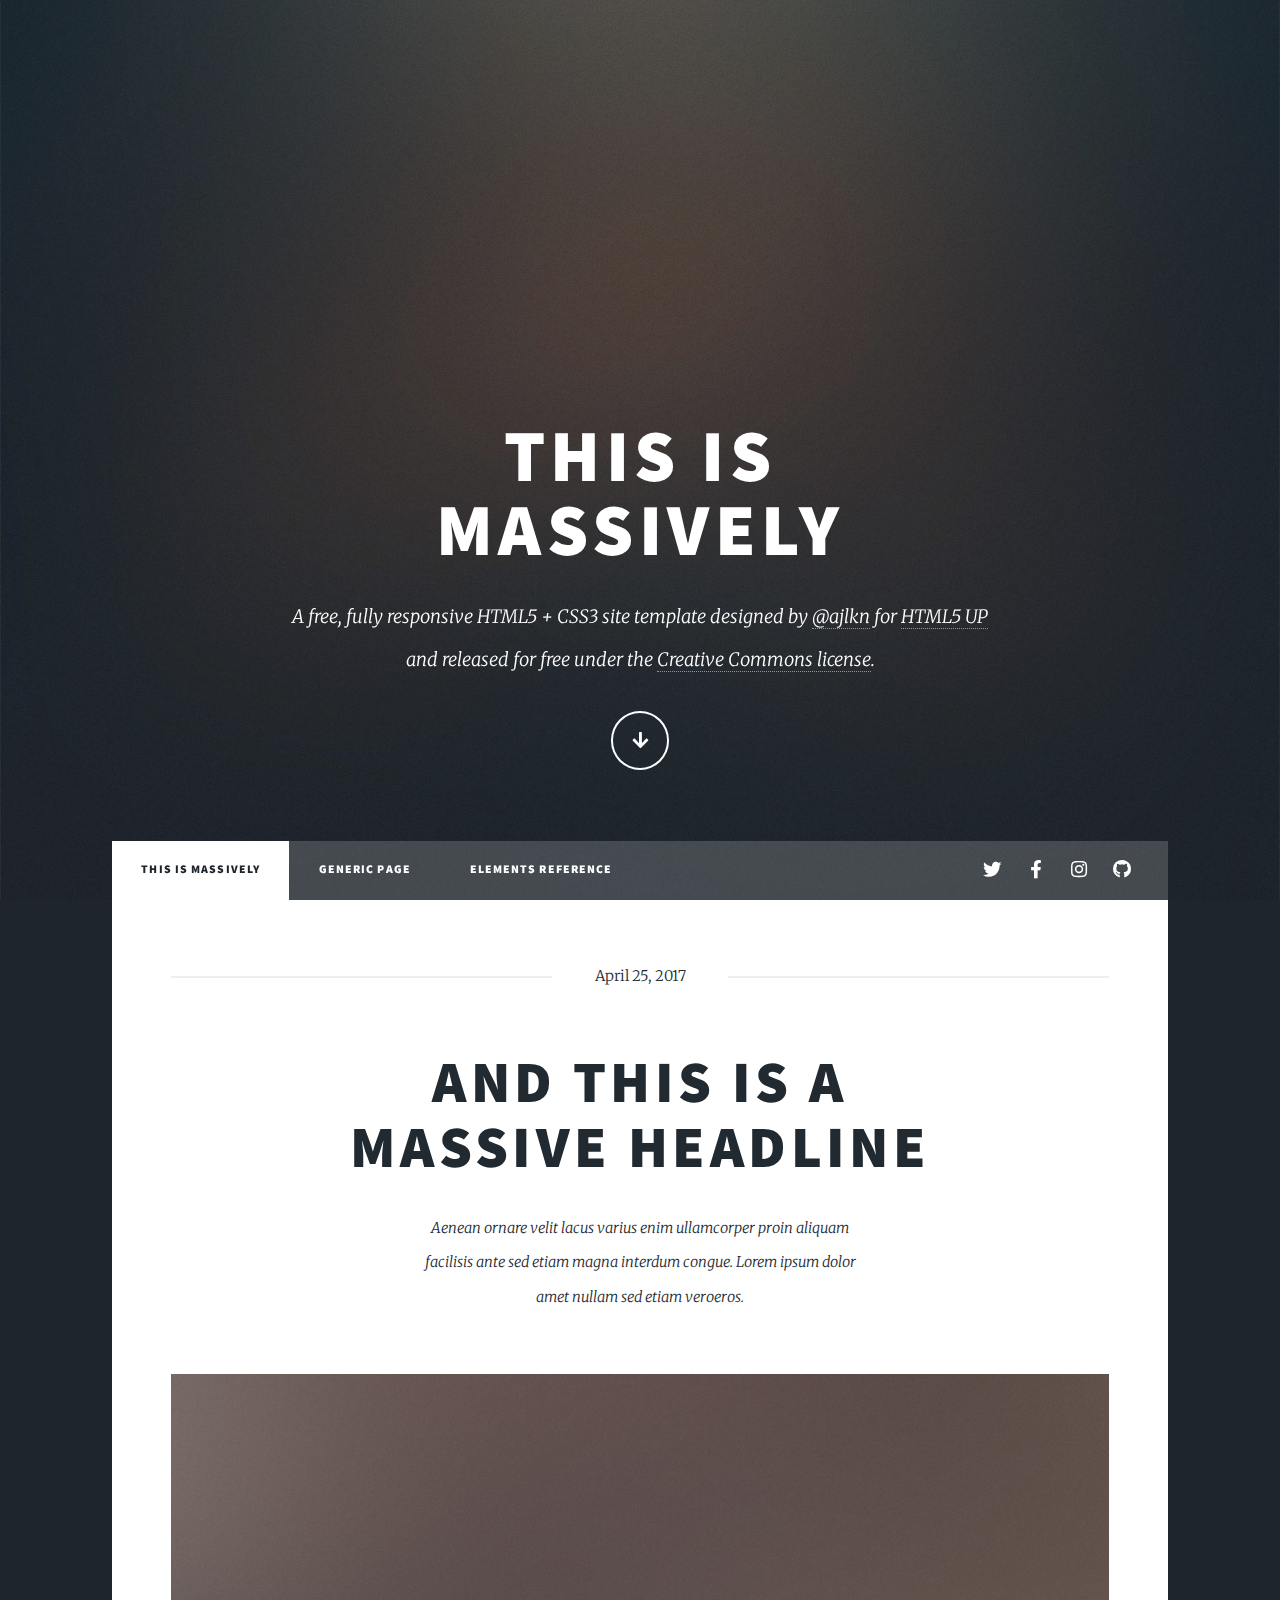
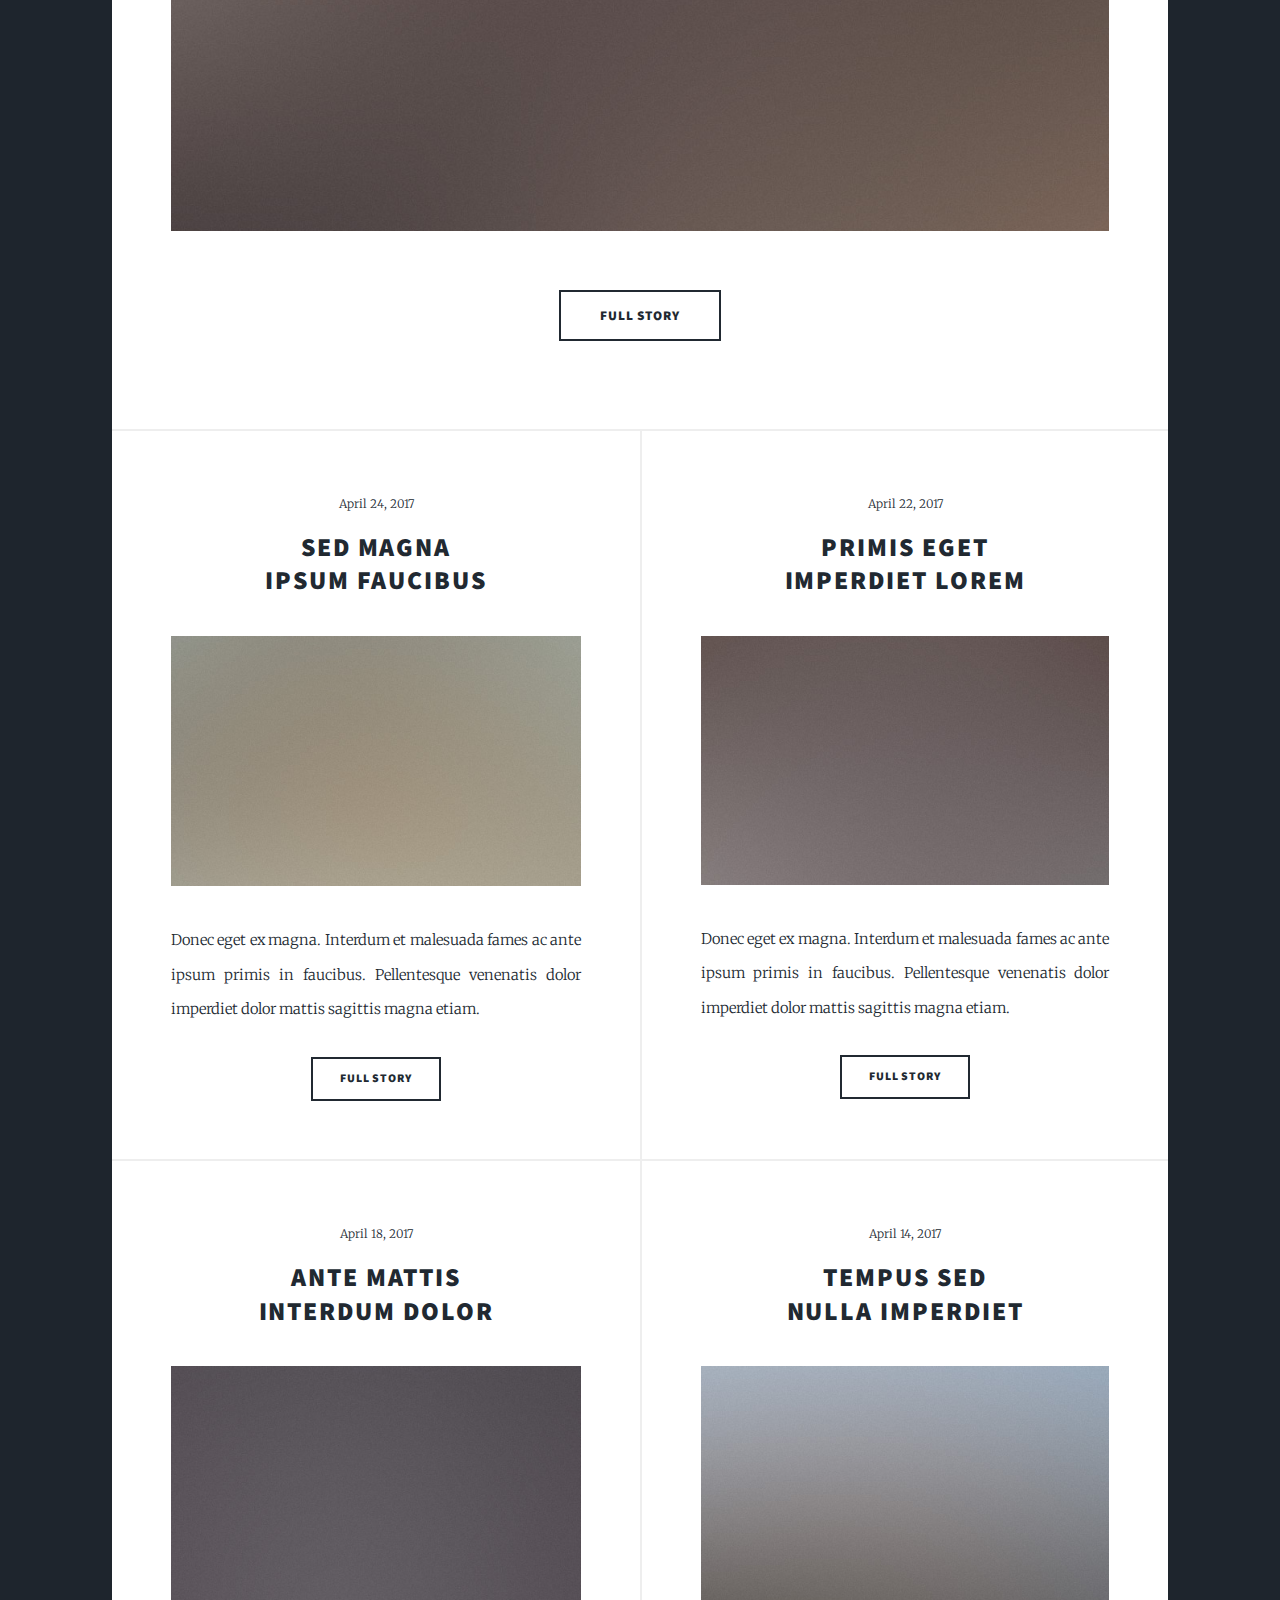
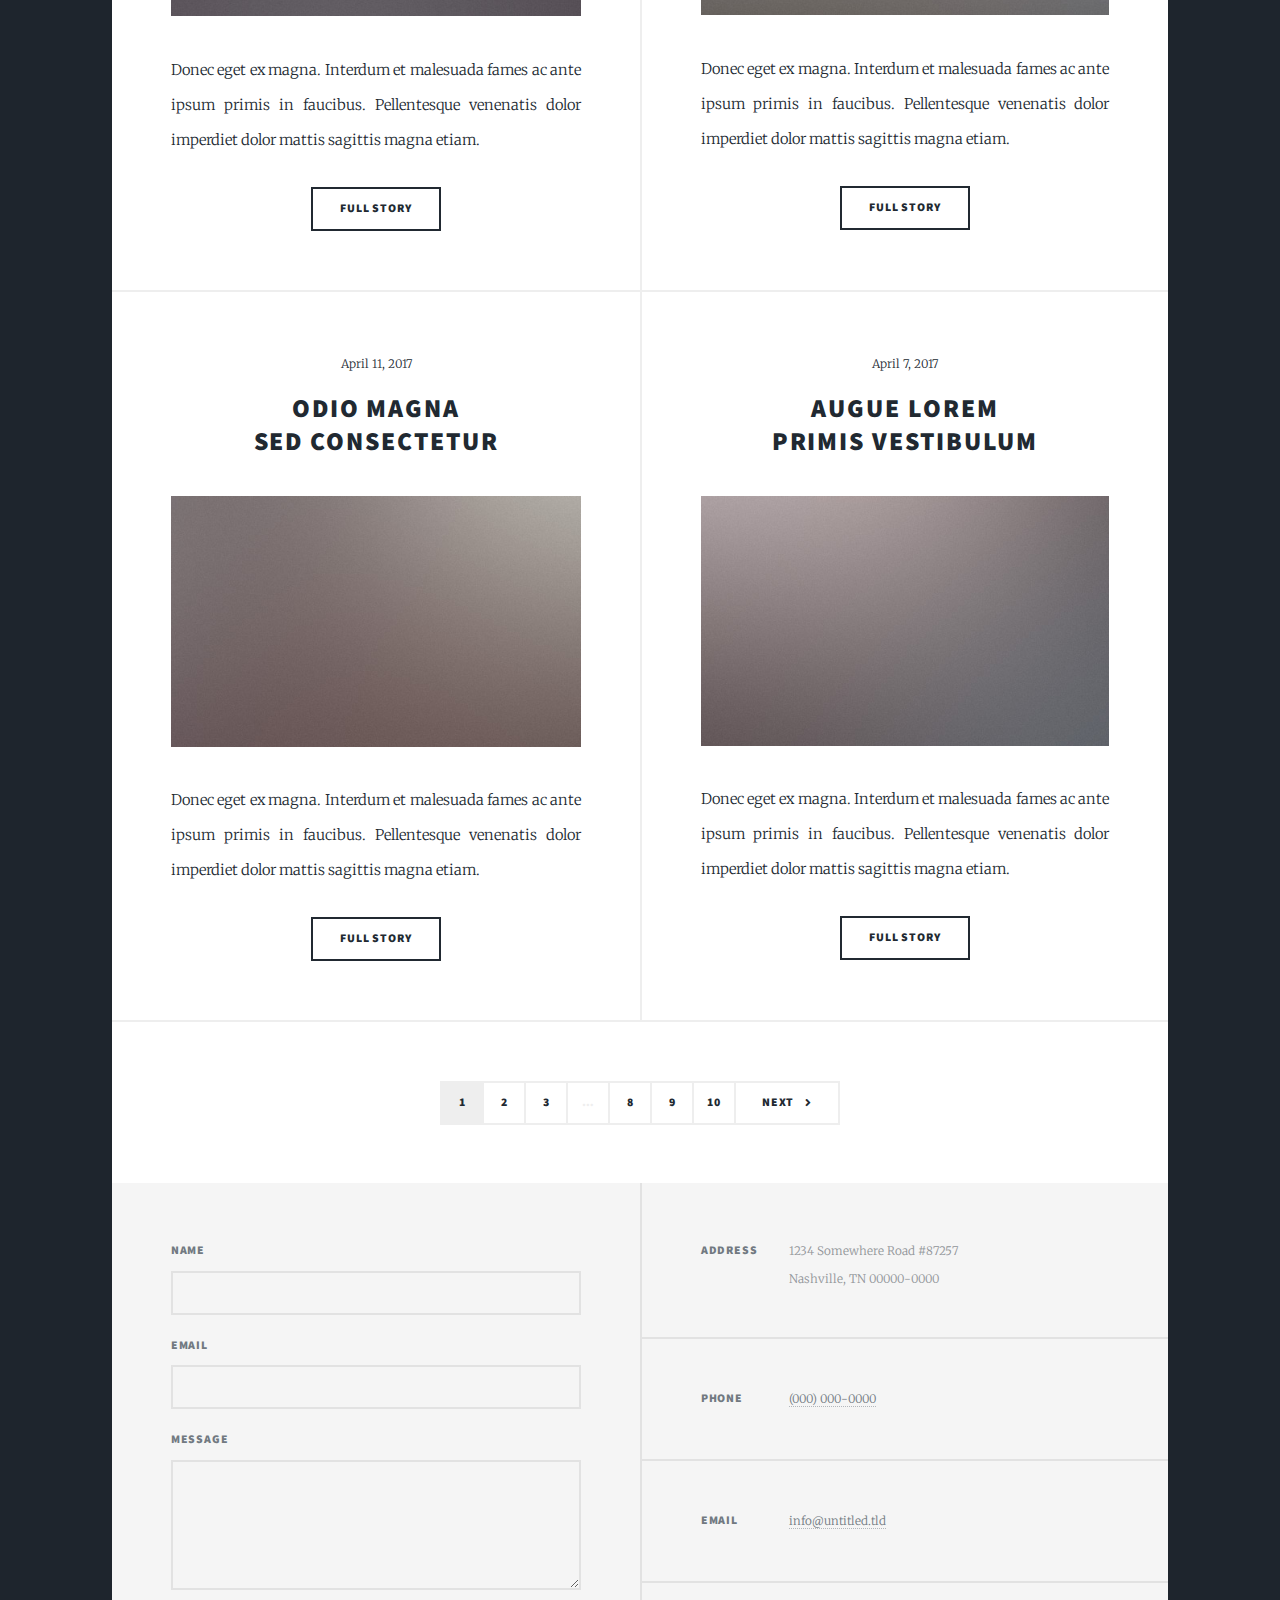
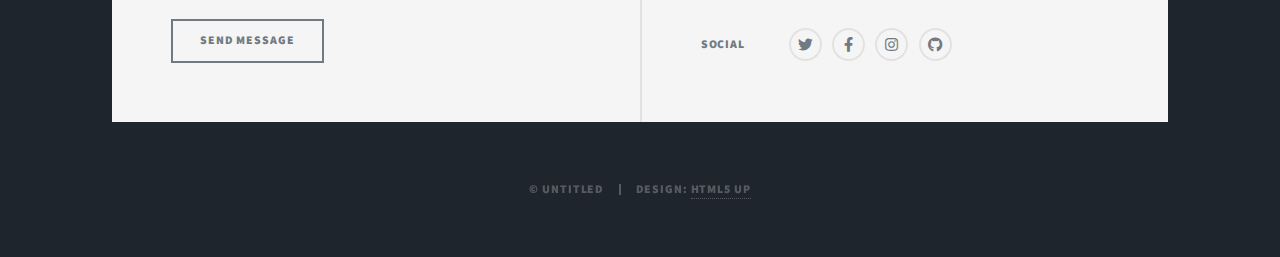
==== index.html @ c85fbf37 "Plantilla" ====
<!DOCTYPE HTML>
<!--
	Massively by HTML5 UP
	html5up.net | @ajlkn
	Free for personal and commercial use under the CCA 3.0 license (html5up.net/license)
-->
<html>
	<head>
		<title>Massively by HTML5 UP</title>
		<meta charset="utf-8" />
		<meta name="viewport" content="width=device-width, initial-scale=1, user-scalable=no" />
		<link rel="stylesheet" href="assets/css/main.css" />
		<noscript><link rel="stylesheet" href="assets/css/noscript.css" /></noscript>
	</head>
	<body class="is-preload">

		<!-- Wrapper -->
			<div id="wrapper" class="fade-in">

				<!-- Intro -->
					<div id="intro">
						<h1>This is<br />
						Massively</h1>
						<p>A free, fully responsive HTML5 + CSS3 site template designed by <a href="https://twitter.com/ajlkn">@ajlkn</a> for <a href="https://html5up.net">HTML5 UP</a><br />
						and released for free under the <a href="https://html5up.net/license">Creative Commons license</a>.</p>
						<ul class="actions">
							<li><a href="#header" class="button icon solid solo fa-arrow-down scrolly">Continue</a></li>
						</ul>
					</div>

				<!-- Header -->
					<header id="header">
						<a href="index.html" class="logo">Massively</a>
					</header>

				<!-- Nav -->
					<nav id="nav">
						<ul class="links">
							<li class="active"><a href="index.html">This is Massively</a></li>
							<li><a href="generic.html">Generic Page</a></li>
							<li><a href="elements.html">Elements Reference</a></li>
						</ul>
						<ul class="icons">
							<li><a href="#" class="icon brands fa-twitter"><span class="label">Twitter</span></a></li>
							<li><a href="#" class="icon brands fa-facebook-f"><span class="label">Facebook</span></a></li>
							<li><a href="#" class="icon brands fa-instagram"><span class="label">Instagram</span></a></li>
							<li><a href="#" class="icon brands fa-github"><span class="label">GitHub</span></a></li>
						</ul>
					</nav>

				<!-- Main -->
					<div id="main">

						<!-- Featured Post -->
							<article class="post featured">
								<header class="major">
									<span class="date">April 25, 2017</span>
									<h2><a href="#">And this is a<br />
									massive headline</a></h2>
									<p>Aenean ornare velit lacus varius enim ullamcorper proin aliquam<br />
									facilisis ante sed etiam magna interdum congue. Lorem ipsum dolor<br />
									amet nullam sed etiam veroeros.</p>
								</header>
								<a href="#" class="image main"><img src="images/pic01.jpg" alt="" /></a>
								<ul class="actions special">
									<li><a href="#" class="button large">Full Story</a></li>
								</ul>
							</article>

						<!-- Posts -->
							<section class="posts">
								<article>
									<header>
										<span class="date">April 24, 2017</span>
										<h2><a href="#">Sed magna<br />
										ipsum faucibus</a></h2>
									</header>
									<a href="#" class="image fit"><img src="images/pic02.jpg" alt="" /></a>
									<p>Donec eget ex magna. Interdum et malesuada fames ac ante ipsum primis in faucibus. Pellentesque venenatis dolor imperdiet dolor mattis sagittis magna etiam.</p>
									<ul class="actions special">
										<li><a href="#" class="button">Full Story</a></li>
									</ul>
								</article>
								<article>
									<header>
										<span class="date">April 22, 2017</span>
										<h2><a href="#">Primis eget<br />
										imperdiet lorem</a></h2>
									</header>
									<a href="#" class="image fit"><img src="images/pic03.jpg" alt="" /></a>
									<p>Donec eget ex magna. Interdum et malesuada fames ac ante ipsum primis in faucibus. Pellentesque venenatis dolor imperdiet dolor mattis sagittis magna etiam.</p>
									<ul class="actions special">
										<li><a href="#" class="button">Full Story</a></li>
									</ul>
								</article>
								<article>
									<header>
										<span class="date">April 18, 2017</span>
										<h2><a href="#">Ante mattis<br />
										interdum dolor</a></h2>
									</header>
									<a href="#" class="image fit"><img src="images/pic04.jpg" alt="" /></a>
									<p>Donec eget ex magna. Interdum et malesuada fames ac ante ipsum primis in faucibus. Pellentesque venenatis dolor imperdiet dolor mattis sagittis magna etiam.</p>
									<ul class="actions special">
										<li><a href="#" class="button">Full Story</a></li>
									</ul>
								</article>
								<article>
									<header>
										<span class="date">April 14, 2017</span>
										<h2><a href="#">Tempus sed<br />
										nulla imperdiet</a></h2>
									</header>
									<a href="#" class="image fit"><img src="images/pic05.jpg" alt="" /></a>
									<p>Donec eget ex magna. Interdum et malesuada fames ac ante ipsum primis in faucibus. Pellentesque venenatis dolor imperdiet dolor mattis sagittis magna etiam.</p>
									<ul class="actions special">
										<li><a href="#" class="button">Full Story</a></li>
									</ul>
								</article>
								<article>
									<header>
										<span class="date">April 11, 2017</span>
										<h2><a href="#">Odio magna<br />
										sed consectetur</a></h2>
									</header>
									<a href="#" class="image fit"><img src="images/pic06.jpg" alt="" /></a>
									<p>Donec eget ex magna. Interdum et malesuada fames ac ante ipsum primis in faucibus. Pellentesque venenatis dolor imperdiet dolor mattis sagittis magna etiam.</p>
									<ul class="actions special">
										<li><a href="#" class="button">Full Story</a></li>
									</ul>
								</article>
								<article>
									<header>
										<span class="date">April 7, 2017</span>
										<h2><a href="#">Augue lorem<br />
										primis vestibulum</a></h2>
									</header>
									<a href="#" class="image fit"><img src="images/pic07.jpg" alt="" /></a>
									<p>Donec eget ex magna. Interdum et malesuada fames ac ante ipsum primis in faucibus. Pellentesque venenatis dolor imperdiet dolor mattis sagittis magna etiam.</p>
									<ul class="actions special">
										<li><a href="#" class="button">Full Story</a></li>
									</ul>
								</article>
							</section>

						<!-- Footer -->
							<footer>
								<div class="pagination">
									<!--<a href="#" class="previous">Prev</a>-->
									<a href="#" class="page active">1</a>
									<a href="#" class="page">2</a>
									<a href="#" class="page">3</a>
									<span class="extra">&hellip;</span>
									<a href="#" class="page">8</a>
									<a href="#" class="page">9</a>
									<a href="#" class="page">10</a>
									<a href="#" class="next">Next</a>
								</div>
							</footer>

					</div>

				<!-- Footer -->
					<footer id="footer">
						<section>
							<form method="post" action="#">
								<div class="fields">
									<div class="field">
										<label for="name">Name</label>
										<input type="text" name="name" id="name" />
									</div>
									<div class="field">
										<label for="email">Email</label>
										<input type="text" name="email" id="email" />
									</div>
									<div class="field">
										<label for="message">Message</label>
										<textarea name="message" id="message" rows="3"></textarea>
									</div>
								</div>
								<ul class="actions">
									<li><input type="submit" value="Send Message" /></li>
								</ul>
							</form>
						</section>
						<section class="split contact">
							<section class="alt">
								<h3>Address</h3>
								<p>1234 Somewhere Road #87257<br />
								Nashville, TN 00000-0000</p>
							</section>
							<section>
								<h3>Phone</h3>
								<p><a href="#">(000) 000-0000</a></p>
							</section>
							<section>
								<h3>Email</h3>
								<p><a href="#">info@untitled.tld</a></p>
							</section>
							<section>
								<h3>Social</h3>
								<ul class="icons alt">
									<li><a href="#" class="icon brands alt fa-twitter"><span class="label">Twitter</span></a></li>
									<li><a href="#" class="icon brands alt fa-facebook-f"><span class="label">Facebook</span></a></li>
									<li><a href="#" class="icon brands alt fa-instagram"><span class="label">Instagram</span></a></li>
									<li><a href="#" class="icon brands alt fa-github"><span class="label">GitHub</span></a></li>
								</ul>
							</section>
						</section>
					</footer>

				<!-- Copyright -->
					<div id="copyright">
						<ul><li>&copy; Untitled</li><li>Design: <a href="https://html5up.net">HTML5 UP</a></li></ul>
					</div>

			</div>

		<!-- Scripts -->
			<script src="assets/js/jquery.min.js"></script>
			<script src="assets/js/jquery.scrollex.min.js"></script>
			<script src="assets/js/jquery.scrolly.min.js"></script>
			<script src="assets/js/browser.min.js"></script>
			<script src="assets/js/breakpoints.min.js"></script>
			<script src="assets/js/util.js"></script>
			<script src="assets/js/main.js"></script>

	</body>
</html>
---- assets/css/main.css ----
@import url(fontawesome-all.min.css);
@import url("https://fonts.googleapis.com/css?family=Merriweather:300,700,300italic,700italic|Source+Sans+Pro:900");

/*
	Massively by HTML5 UP
	html5up.net | @ajlkn
	Free for personal and commercial use under the CCA 3.0 license (html5up.net/license)
*/

html, body, div, span, applet, object,
iframe, h1, h2, h3, h4, h5, h6, p, blockquote,
pre, a, abbr, acronym, address, big, cite,
code, del, dfn, em, img, ins, kbd, q, s, samp,
small, strike, strong, sub, sup, tt, var, b,
u, i, center, dl, dt, dd, ol, ul, li, fieldset,
form, label, legend, table, caption, tbody,
tfoot, thead, tr, th, td, article, aside,
canvas, details, embed, figure, figcaption,
footer, header, hgroup, menu, nav, output, ruby,
section, summary, time, mark, audio, video {
	margin: 0;
	padding: 0;
	border: 0;
	font-size: 100%;
	font: inherit;
	vertical-align: baseline;}

article, aside, details, figcaption, figure,
footer, header, hgroup, menu, nav, section {
	display: block;}

body {
	line-height: 1;
}

ol, ul {
	list-style: none;
}

blockquote, q {
	quotes: none;
}

	blockquote:before, blockquote:after, q:before, q:after {
		content: '';
		content: none;
	}

table {
	border-collapse: collapse;
	border-spacing: 0;
}

body {
	-webkit-text-size-adjust: none;
}

mark {
	background-color: transparent;
	color: inherit;
}

input::-moz-focus-inner {
	border: 0;
	padding: 0;
}

input, select, textarea {
	-moz-appearance: none;
	-webkit-appearance: none;
	-ms-appearance: none;
	appearance: none;
}

/* Basic */

	@-ms-viewport {
		width: device-width;
	}

	body {
		-ms-overflow-style: scrollbar;
	}

	@media screen and (max-width: 480px) {

		html, body {
			min-width: 320px;
		}

	}

	html {
		box-sizing: border-box;
	}

	*, *:before, *:after {
		box-sizing: inherit;
	}

	body {
		background-color: #1e252d;
	}

		body.is-preload *, body.is-preload *:before, body.is-preload *:after {
			-moz-animation: none !important;
			-webkit-animation: none !important;
			-ms-animation: none !important;
			animation: none !important;
			-moz-transition: none !important;
			-webkit-transition: none !important;
			-ms-transition: none !important;
			transition: none !important;
		}

/* Type */

	html {
		font-size: 16pt;
	}

		@media screen and (max-width: 1680px) {

			html {
				font-size: 12pt;
			}

		}

		@media screen and (max-width: 1280px) {

			html {
				font-size: 11pt;
			}

		}

		@media screen and (max-width: 360px) {

			html {
				font-size: 10pt;
			}

		}

	body {
		color: #212931;
	}

	body, input, select, textarea {
		font-family: "Merriweather", Georgia, serif;
		font-weight: 300;
		font-size: 1rem;
		line-height: 2.375;
	}

	a {
		-moz-transition: color 0.2s ease-in-out, background-color 0.2s ease-in-out, border-color 0.2s ease-in-out, box-shadow 0.2s ease-in-out;
		-webkit-transition: color 0.2s ease-in-out, background-color 0.2s ease-in-out, border-color 0.2s ease-in-out, box-shadow 0.2s ease-in-out;
		-ms-transition: color 0.2s ease-in-out, background-color 0.2s ease-in-out, border-color 0.2s ease-in-out, box-shadow 0.2s ease-in-out;
		transition: color 0.2s ease-in-out, background-color 0.2s ease-in-out, border-color 0.2s ease-in-out, box-shadow 0.2s ease-in-out;
		border-bottom: dotted 1px;
		text-decoration: none;
	}

		a:hover {
			border-bottom-color: transparent;
		}

	strong, b {
		font-weight: 600;
	}

	em, i {
		font-style: italic;
	}

	p {
		text-align: justify;
		margin: 0 0 2rem 0;
	}

	h1, h2, h3, h4, h5, h6 {
		font-family: "Source Sans Pro", Helvetica, sans-serif;
		font-weight: 900;
		line-height: 1.5;
		letter-spacing: 0.075em;
		text-transform: uppercase;
		margin: 0 0 1rem 0;
	}

		h1 a, h2 a, h3 a, h4 a, h5 a, h6 a {
			border-bottom: 0;
			color: inherit;
			text-decoration: none;
		}

	h1 {
		font-size: 4rem;
		line-height: 1.1;
		margin: 0 0 2rem 0;
	}

	h2 {
		font-size: 1.75rem;
		line-height: 1.3;
		margin: 0 0 1.5rem 0;
	}

	h3 {
		font-size: 1.25rem;
		margin: 0 0 1.5rem 0;
	}

	h4 {
		font-size: 1rem;
	}

	h5 {
		font-size: 0.9rem;
	}

	h6 {
		font-size: 0.8rem;
	}

	sub {
		font-size: 0.8rem;
		position: relative;
		top: 0.5rem;
	}

	sup {
		font-size: 0.8rem;
		position: relative;
		top: -0.5rem;
	}

	blockquote {
		border-left: solid 4px;
		font-style: italic;
		margin: 0 0 2rem 0;
		padding: 0.5rem 0 0.5rem 2rem;
	}

	code {
		border: solid 2px;
		font-family: "Courier New", monospace;
		font-size: 0.9rem;
		margin: 0 0.25rem;
		padding: 0.25rem 0.65rem;
	}

	pre {
		-webkit-overflow-scrolling: touch;
		font-family: "Courier New", monospace;
		font-size: 0.9rem;
		margin: 0 0 2rem 0;
	}

		pre code {
			display: block;
			line-height: 1.75;
			padding: 1rem 1.5rem;
			overflow-x: auto;
		}

	hr {
		border: 0;
		border-bottom: solid 2px;
		margin: 3rem 0;
	}

		hr.major {
			margin: 5rem 0;
		}

	.align-left {
		text-align: left;
	}

	.align-center {
		text-align: center;
	}

	.align-right {
		text-align: right;
	}

	input, select, textarea {
		color: #212931;
	}

	a {
		color: #212931;
		border-bottom-color: rgba(33, 41, 49, 0.5);
	}

		a:hover {
			border-bottom-color: transparent;
			color: #18bfef !important;
		}

	strong, b {
		color: #212931;
	}

	h1, h2, h3, h4, h5, h6 {
		color: #212931;
	}

	blockquote {
		border-left-color: #eeeeee;
	}

	code {
		background: rgba(220, 220, 220, 0.25);
		border-color: #eeeeee;
	}

	hr {
		border-bottom-color: #eeeeee;
	}

/* Row */

	.row {
		display: flex;
		flex-wrap: wrap;
		box-sizing: border-box;
		align-items: stretch;
	}

		.row > * {
			box-sizing: border-box;
		}

		.row.gtr-uniform > * > :last-child {
			margin-bottom: 0;
		}

		.row.aln-left {
			justify-content: flex-start;
		}

		.row.aln-center {
			justify-content: center;
		}

		.row.aln-right {
			justify-content: flex-end;
		}

		.row.aln-top {
			align-items: flex-start;
		}

		.row.aln-middle {
			align-items: center;
		}

		.row.aln-bottom {
			align-items: flex-end;
		}

		.row > .imp {
			order: -1;
		}

		.row > .col-1 {
			width: 8.33333%;
		}

		.row > .off-1 {
			margin-left: 8.33333%;
		}

		.row > .col-2 {
			width: 16.66667%;
		}

		.row > .off-2 {
			margin-left: 16.66667%;
		}

		.row > .col-3 {
			width: 25%;
		}

		.row > .off-3 {
			margin-left: 25%;
		}

		.row > .col-4 {
			width: 33.33333%;
		}

		.row > .off-4 {
			margin-left: 33.33333%;
		}

		.row > .col-5 {
			width: 41.66667%;
		}

		.row > .off-5 {
			margin-left: 41.66667%;
		}

		.row > .col-6 {
			width: 50%;
		}

		.row > .off-6 {
			margin-left: 50%;
		}

		.row > .col-7 {
			width: 58.33333%;
		}

		.row > .off-7 {
			margin-left: 58.33333%;
		}

		.row > .col-8 {
			width: 66.66667%;
		}

		.row > .off-8 {
			margin-left: 66.66667%;
		}

		.row > .col-9 {
			width: 75%;
		}

		.row > .off-9 {
			margin-left: 75%;
		}

		.row > .col-10 {
			width: 83.33333%;
		}

		.row > .off-10 {
			margin-left: 83.33333%;
		}

		.row > .col-11 {
			width: 91.66667%;
		}

		.row > .off-11 {
			margin-left: 91.66667%;
		}

		.row > .col-12 {
			width: 100%;
		}

		.row > .off-12 {
			margin-left: 100%;
		}

		.row.gtr-0 {
			margin-top: 0;
			margin-left: 0rem;
		}

			.row.gtr-0 > * {
				padding: 0 0 0 0rem;
			}

			.row.gtr-0.gtr-uniform {
				margin-top: 0rem;
			}

				.row.gtr-0.gtr-uniform > * {
					padding-top: 0rem;
				}

		.row.gtr-25 {
			margin-top: 0;
			margin-left: -0.375rem;
		}

			.row.gtr-25 > * {
				padding: 0 0 0 0.375rem;
			}

			.row.gtr-25.gtr-uniform {
				margin-top: -0.375rem;
			}

				.row.gtr-25.gtr-uniform > * {
					padding-top: 0.375rem;
				}

		.row.gtr-50 {
			margin-top: 0;
			margin-left: -0.75rem;
		}

			.row.gtr-50 > * {
				padding: 0 0 0 0.75rem;
			}

			.row.gtr-50.gtr-uniform {
				margin-top: -0.75rem;
			}

				.row.gtr-50.gtr-uniform > * {
					padding-top: 0.75rem;
				}

		.row {
			margin-top: 0;
			margin-left: -1.5rem;
		}

			.row > * {
				padding: 0 0 0 1.5rem;
			}

			.row.gtr-uniform {
				margin-top: -1.5rem;
			}

				.row.gtr-uniform > * {
					padding-top: 1.5rem;
				}

		.row.gtr-150 {
			margin-top: 0;
			margin-left: -2.25rem;
		}

			.row.gtr-150 > * {
				padding: 0 0 0 2.25rem;
			}

			.row.gtr-150.gtr-uniform {
				margin-top: -2.25rem;
			}

				.row.gtr-150.gtr-uniform > * {
					padding-top: 2.25rem;
				}

		.row.gtr-200 {
			margin-top: 0;
			margin-left: -3rem;
		}

			.row.gtr-200 > * {
				padding: 0 0 0 3rem;
			}

			.row.gtr-200.gtr-uniform {
				margin-top: -3rem;
			}

				.row.gtr-200.gtr-uniform > * {
					padding-top: 3rem;
				}

		@media screen and (max-width: 1680px) {

			.row {
				display: flex;
				flex-wrap: wrap;
				box-sizing: border-box;
				align-items: stretch;
			}

				.row > * {
					box-sizing: border-box;
				}

				.row.gtr-uniform > * > :last-child {
					margin-bottom: 0;
				}

				.row.aln-left {
					justify-content: flex-start;
				}

				.row.aln-center {
					justify-content: center;
				}

				.row.aln-right {
					justify-content: flex-end;
				}

				.row.aln-top {
					align-items: flex-start;
				}

				.row.aln-middle {
					align-items: center;
				}

				.row.aln-bottom {
					align-items: flex-end;
				}

				.row > .imp-xlarge {
					order: -1;
				}

				.row > .col-1-xlarge {
					width: 8.33333%;
				}

				.row > .off-1-xlarge {
					margin-left: 8.33333%;
				}

				.row > .col-2-xlarge {
					width: 16.66667%;
				}

				.row > .off-2-xlarge {
					margin-left: 16.66667%;
				}

				.row > .col-3-xlarge {
					width: 25%;
				}

				.row > .off-3-xlarge {
					margin-left: 25%;
				}

				.row > .col-4-xlarge {
					width: 33.33333%;
				}

				.row > .off-4-xlarge {
					margin-left: 33.33333%;
				}

				.row > .col-5-xlarge {
					width: 41.66667%;
				}

				.row > .off-5-xlarge {
					margin-left: 41.66667%;
				}

				.row > .col-6-xlarge {
					width: 50%;
				}

				.row > .off-6-xlarge {
					margin-left: 50%;
				}

				.row > .col-7-xlarge {
					width: 58.33333%;
				}

				.row > .off-7-xlarge {
					margin-left: 58.33333%;
				}

				.row > .col-8-xlarge {
					width: 66.66667%;
				}

				.row > .off-8-xlarge {
					margin-left: 66.66667%;
				}

				.row > .col-9-xlarge {
					width: 75%;
				}

				.row > .off-9-xlarge {
					margin-left: 75%;
				}

				.row > .col-10-xlarge {
					width: 83.33333%;
				}

				.row > .off-10-xlarge {
					margin-left: 83.33333%;
				}

				.row > .col-11-xlarge {
					width: 91.66667%;
				}

				.row > .off-11-xlarge {
					margin-left: 91.66667%;
				}

				.row > .col-12-xlarge {
					width: 100%;
				}

				.row > .off-12-xlarge {
					margin-left: 100%;
				}

				.row.gtr-0 {
					margin-top: 0;
					margin-left: 0rem;
				}

					.row.gtr-0 > * {
						padding: 0 0 0 0rem;
					}

					.row.gtr-0.gtr-uniform {
						margin-top: 0rem;
					}

						.row.gtr-0.gtr-uniform > * {
							padding-top: 0rem;
						}

				.row.gtr-25 {
					margin-top: 0;
					margin-left: -0.375rem;
				}

					.row.gtr-25 > * {
						padding: 0 0 0 0.375rem;
					}

					.row.gtr-25.gtr-uniform {
						margin-top: -0.375rem;
					}

						.row.gtr-25.gtr-uniform > * {
							padding-top: 0.375rem;
						}

				.row.gtr-50 {
					margin-top: 0;
					margin-left: -0.75rem;
				}

					.row.gtr-50 > * {
						padding: 0 0 0 0.75rem;
					}

					.row.gtr-50.gtr-uniform {
						margin-top: -0.75rem;
					}

						.row.gtr-50.gtr-uniform > * {
							padding-top: 0.75rem;
						}

				.row {
					margin-top: 0;
					margin-left: -1.5rem;
				}

					.row > * {
						padding: 0 0 0 1.5rem;
					}

					.row.gtr-uniform {
						margin-top: -1.5rem;
					}

						.row.gtr-uniform > * {
							padding-top: 1.5rem;
						}

				.row.gtr-150 {
					margin-top: 0;
					margin-left: -2.25rem;
				}

					.row.gtr-150 > * {
						padding: 0 0 0 2.25rem;
					}

					.row.gtr-150.gtr-uniform {
						margin-top: -2.25rem;
					}

						.row.gtr-150.gtr-uniform > * {
							padding-top: 2.25rem;
						}

				.row.gtr-200 {
					margin-top: 0;
					margin-left: -3rem;
				}

					.row.gtr-200 > * {
						padding: 0 0 0 3rem;
					}

					.row.gtr-200.gtr-uniform {
						margin-top: -3rem;
					}

						.row.gtr-200.gtr-uniform > * {
							padding-top: 3rem;
						}

		}

		@media screen and (max-width: 1280px) {

			.row {
				display: flex;
				flex-wrap: wrap;
				box-sizing: border-box;
				align-items: stretch;
			}

				.row > * {
					box-sizing: border-box;
				}

				.row.gtr-uniform > * > :last-child {
					margin-bottom: 0;
				}

				.row.aln-left {
					justify-content: flex-start;
				}

				.row.aln-center {
					justify-content: center;
				}

				.row.aln-right {
					justify-content: flex-end;
				}

				.row.aln-top {
					align-items: flex-start;
				}

				.row.aln-middle {
					align-items: center;
				}

				.row.aln-bottom {
					align-items: flex-end;
				}

				.row > .imp-large {
					order: -1;
				}

				.row > .col-1-large {
					width: 8.33333%;
				}

				.row > .off-1-large {
					margin-left: 8.33333%;
				}

				.row > .col-2-large {
					width: 16.66667%;
				}

				.row > .off-2-large {
					margin-left: 16.66667%;
				}

				.row > .col-3-large {
					width: 25%;
				}

				.row > .off-3-large {
					margin-left: 25%;
				}

				.row > .col-4-large {
					width: 33.33333%;
				}

				.row > .off-4-large {
					margin-left: 33.33333%;
				}

				.row > .col-5-large {
					width: 41.66667%;
				}

				.row > .off-5-large {
					margin-left: 41.66667%;
				}

				.row > .col-6-large {
					width: 50%;
				}

				.row > .off-6-large {
					margin-left: 50%;
				}

				.row > .col-7-large {
					width: 58.33333%;
				}

				.row > .off-7-large {
					margin-left: 58.33333%;
				}

				.row > .col-8-large {
					width: 66.66667%;
				}

				.row > .off-8-large {
					margin-left: 66.66667%;
				}

				.row > .col-9-large {
					width: 75%;
				}

				.row > .off-9-large {
					margin-left: 75%;
				}

				.row > .col-10-large {
					width: 83.33333%;
				}

				.row > .off-10-large {
					margin-left: 83.33333%;
				}

				.row > .col-11-large {
					width: 91.66667%;
				}

				.row > .off-11-large {
					margin-left: 91.66667%;
				}

				.row > .col-12-large {
					width: 100%;
				}

				.row > .off-12-large {
					margin-left: 100%;
				}

				.row.gtr-0 {
					margin-top: 0;
					margin-left: 0rem;
				}

					.row.gtr-0 > * {
						padding: 0 0 0 0rem;
					}

					.row.gtr-0.gtr-uniform {
						margin-top: 0rem;
					}

						.row.gtr-0.gtr-uniform > * {
							padding-top: 0rem;
						}

				.row.gtr-25 {
					margin-top: 0;
					margin-left: -0.375rem;
				}

					.row.gtr-25 > * {
						padding: 0 0 0 0.375rem;
					}

					.row.gtr-25.gtr-uniform {
						margin-top: -0.375rem;
					}

						.row.gtr-25.gtr-uniform > * {
							padding-top: 0.375rem;
						}

				.row.gtr-50 {
					margin-top: 0;
					margin-left: -0.75rem;
				}

					.row.gtr-50 > * {
						padding: 0 0 0 0.75rem;
					}

					.row.gtr-50.gtr-uniform {
						margin-top: -0.75rem;
					}

						.row.gtr-50.gtr-uniform > * {
							padding-top: 0.75rem;
						}

				.row {
					margin-top: 0;
					margin-left: -1.5rem;
				}

					.row > * {
						padding: 0 0 0 1.5rem;
					}

					.row.gtr-uniform {
						margin-top: -1.5rem;
					}

						.row.gtr-uniform > * {
							padding-top: 1.5rem;
						}

				.row.gtr-150 {
					margin-top: 0;
					margin-left: -2.25rem;
				}

					.row.gtr-150 > * {
						padding: 0 0 0 2.25rem;
					}

					.row.gtr-150.gtr-uniform {
						margin-top: -2.25rem;
					}

						.row.gtr-150.gtr-uniform > * {
							padding-top: 2.25rem;
						}

				.row.gtr-200 {
					margin-top: 0;
					margin-left: -3rem;
				}

					.row.gtr-200 > * {
						padding: 0 0 0 3rem;
					}

					.row.gtr-200.gtr-uniform {
						margin-top: -3rem;
					}

						.row.gtr-200.gtr-uniform > * {
							padding-top: 3rem;
						}

		}

		@media screen and (max-width: 980px) {

			.row {
				display: flex;
				flex-wrap: wrap;
				box-sizing: border-box;
				align-items: stretch;
			}

				.row > * {
					box-sizing: border-box;
				}

				.row.gtr-uniform > * > :last-child {
					margin-bottom: 0;
				}

				.row.aln-left {
					justify-content: flex-start;
				}

				.row.aln-center {
					justify-content: center;
				}

				.row.aln-right {
					justify-content: flex-end;
				}

				.row.aln-top {
					align-items: flex-start;
				}

				.row.aln-middle {
					align-items: center;
				}

				.row.aln-bottom {
					align-items: flex-end;
				}

				.row > .imp-medium {
					order: -1;
				}

				.row > .col-1-medium {
					width: 8.33333%;
				}

				.row > .off-1-medium {
					margin-left: 8.33333%;
				}

				.row > .col-2-medium {
					width: 16.66667%;
				}

				.row > .off-2-medium {
					margin-left: 16.66667%;
				}

				.row > .col-3-medium {
					width: 25%;
				}

				.row > .off-3-medium {
					margin-left: 25%;
				}

				.row > .col-4-medium {
					width: 33.33333%;
				}

				.row > .off-4-medium {
					margin-left: 33.33333%;
				}

				.row > .col-5-medium {
					width: 41.66667%;
				}

				.row > .off-5-medium {
					margin-left: 41.66667%;
				}

				.row > .col-6-medium {
					width: 50%;
				}

				.row > .off-6-medium {
					margin-left: 50%;
				}

				.row > .col-7-medium {
					width: 58.33333%;
				}

				.row > .off-7-medium {
					margin-left: 58.33333%;
				}

				.row > .col-8-medium {
					width: 66.66667%;
				}

				.row > .off-8-medium {
					margin-left: 66.66667%;
				}

				.row > .col-9-medium {
					width: 75%;
				}

				.row > .off-9-medium {
					margin-left: 75%;
				}

				.row > .col-10-medium {
					width: 83.33333%;
				}

				.row > .off-10-medium {
					margin-left: 83.33333%;
				}

				.row > .col-11-medium {
					width: 91.66667%;
				}

				.row > .off-11-medium {
					margin-left: 91.66667%;
				}

				.row > .col-12-medium {
					width: 100%;
				}

				.row > .off-12-medium {
					margin-left: 100%;
				}

				.row.gtr-0 {
					margin-top: 0;
					margin-left: 0rem;
				}

					.row.gtr-0 > * {
						padding: 0 0 0 0rem;
					}

					.row.gtr-0.gtr-uniform {
						margin-top: 0rem;
					}

						.row.gtr-0.gtr-uniform > * {
							padding-top: 0rem;
						}

				.row.gtr-25 {
					margin-top: 0;
					margin-left: -0.375rem;
				}

					.row.gtr-25 > * {
						padding: 0 0 0 0.375rem;
					}

					.row.gtr-25.gtr-uniform {
						margin-top: -0.375rem;
					}

						.row.gtr-25.gtr-uniform > * {
							padding-top: 0.375rem;
						}

				.row.gtr-50 {
					margin-top: 0;
					margin-left: -0.75rem;
				}

					.row.gtr-50 > * {
						padding: 0 0 0 0.75rem;
					}

					.row.gtr-50.gtr-uniform {
						margin-top: -0.75rem;
					}

						.row.gtr-50.gtr-uniform > * {
							padding-top: 0.75rem;
						}

				.row {
					margin-top: 0;
					margin-left: -1.5rem;
				}

					.row > * {
						padding: 0 0 0 1.5rem;
					}

					.row.gtr-uniform {
						margin-top: -1.5rem;
					}

						.row.gtr-uniform > * {
							padding-top: 1.5rem;
						}

				.row.gtr-150 {
					margin-top: 0;
					margin-left: -2.25rem;
				}

					.row.gtr-150 > * {
						padding: 0 0 0 2.25rem;
					}

					.row.gtr-150.gtr-uniform {
						margin-top: -2.25rem;
					}

						.row.gtr-150.gtr-uniform > * {
							padding-top: 2.25rem;
						}

				.row.gtr-200 {
					margin-top: 0;
					margin-left: -3rem;
				}

					.row.gtr-200 > * {
						padding: 0 0 0 3rem;
					}

					.row.gtr-200.gtr-uniform {
						margin-top: -3rem;
					}

						.row.gtr-200.gtr-uniform > * {
							padding-top: 3rem;
						}

		}

		@media screen and (max-width: 736px) {

			.row {
				display: flex;
				flex-wrap: wrap;
				box-sizing: border-box;
				align-items: stretch;
			}

				.row > * {
					box-sizing: border-box;
				}

				.row.gtr-uniform > * > :last-child {
					margin-bottom: 0;
				}

				.row.aln-left {
					justify-content: flex-start;
				}

				.row.aln-center {
					justify-content: center;
				}

				.row.aln-right {
					justify-content: flex-end;
				}

				.row.aln-top {
					align-items: flex-start;
				}

				.row.aln-middle {
					align-items: center;
				}

				.row.aln-bottom {
					align-items: flex-end;
				}

				.row > .imp-small {
					order: -1;
				}

				.row > .col-1-small {
					width: 8.33333%;
				}

				.row > .off-1-small {
					margin-left: 8.33333%;
				}

				.row > .col-2-small {
					width: 16.66667%;
				}

				.row > .off-2-small {
					margin-left: 16.66667%;
				}

				.row > .col-3-small {
					width: 25%;
				}

				.row > .off-3-small {
					margin-left: 25%;
				}

				.row > .col-4-small {
					width: 33.33333%;
				}

				.row > .off-4-small {
					margin-left: 33.33333%;
				}

				.row > .col-5-small {
					width: 41.66667%;
				}

				.row > .off-5-small {
					margin-left: 41.66667%;
				}

				.row > .col-6-small {
					width: 50%;
				}

				.row > .off-6-small {
					margin-left: 50%;
				}

				.row > .col-7-small {
					width: 58.33333%;
				}

				.row > .off-7-small {
					margin-left: 58.33333%;
				}

				.row > .col-8-small {
					width: 66.66667%;
				}

				.row > .off-8-small {
					margin-left: 66.66667%;
				}

				.row > .col-9-small {
					width: 75%;
				}

				.row > .off-9-small {
					margin-left: 75%;
				}

				.row > .col-10-small {
					width: 83.33333%;
				}

				.row > .off-10-small {
					margin-left: 83.33333%;
				}

				.row > .col-11-small {
					width: 91.66667%;
				}

				.row > .off-11-small {
					margin-left: 91.66667%;
				}

				.row > .col-12-small {
					width: 100%;
				}

				.row > .off-12-small {
					margin-left: 100%;
				}

				.row.gtr-0 {
					margin-top: 0;
					margin-left: 0rem;
				}

					.row.gtr-0 > * {
						padding: 0 0 0 0rem;
					}

					.row.gtr-0.gtr-uniform {
						margin-top: 0rem;
					}

						.row.gtr-0.gtr-uniform > * {
							padding-top: 0rem;
						}

				.row.gtr-25 {
					margin-top: 0;
					margin-left: -0.375rem;
				}

					.row.gtr-25 > * {
						padding: 0 0 0 0.375rem;
					}

					.row.gtr-25.gtr-uniform {
						margin-top: -0.375rem;
					}

						.row.gtr-25.gtr-uniform > * {
							padding-top: 0.375rem;
						}

				.row.gtr-50 {
					margin-top: 0;
					margin-left: -0.75rem;
				}

					.row.gtr-50 > * {
						padding: 0 0 0 0.75rem;
					}

					.row.gtr-50.gtr-uniform {
						margin-top: -0.75rem;
					}

						.row.gtr-50.gtr-uniform > * {
							padding-top: 0.75rem;
						}

				.row {
					margin-top: 0;
					margin-left: -1.5rem;
				}

					.row > * {
						padding: 0 0 0 1.5rem;
					}

					.row.gtr-uniform {
						margin-top: -1.5rem;
					}

						.row.gtr-uniform > * {
							padding-top: 1.5rem;
						}

				.row.gtr-150 {
					margin-top: 0;
					margin-left: -2.25rem;
				}

					.row.gtr-150 > * {
						padding: 0 0 0 2.25rem;
					}

					.row.gtr-150.gtr-uniform {
						margin-top: -2.25rem;
					}

						.row.gtr-150.gtr-uniform > * {
							padding-top: 2.25rem;
						}

				.row.gtr-200 {
					margin-top: 0;
					margin-left: -3rem;
				}

					.row.gtr-200 > * {
						padding: 0 0 0 3rem;
					}

					.row.gtr-200.gtr-uniform {
						margin-top: -3rem;
					}

						.row.gtr-200.gtr-uniform > * {
							padding-top: 3rem;
						}

		}

		@media screen and (max-width: 480px) {

			.row {
				display: flex;
				flex-wrap: wrap;
				box-sizing: border-box;
				align-items: stretch;
			}

				.row > * {
					box-sizing: border-box;
				}

				.row.gtr-uniform > * > :last-child {
					margin-bottom: 0;
				}

				.row.aln-left {
					justify-content: flex-start;
				}

				.row.aln-center {
					justify-content: center;
				}

				.row.aln-right {
					justify-content: flex-end;
				}

				.row.aln-top {
					align-items: flex-start;
				}

				.row.aln-middle {
					align-items: center;
				}

				.row.aln-bottom {
					align-items: flex-end;
				}

				.row > .imp-xsmall {
					order: -1;
				}

				.row > .col-1-xsmall {
					width: 8.33333%;
				}

				.row > .off-1-xsmall {
					margin-left: 8.33333%;
				}

				.row > .col-2-xsmall {
					width: 16.66667%;
				}

				.row > .off-2-xsmall {
					margin-left: 16.66667%;
				}

				.row > .col-3-xsmall {
					width: 25%;
				}

				.row > .off-3-xsmall {
					margin-left: 25%;
				}

				.row > .col-4-xsmall {
					width: 33.33333%;
				}

				.row > .off-4-xsmall {
					margin-left: 33.33333%;
				}

				.row > .col-5-xsmall {
					width: 41.66667%;
				}

				.row > .off-5-xsmall {
					margin-left: 41.66667%;
				}

				.row > .col-6-xsmall {
					width: 50%;
				}

				.row > .off-6-xsmall {
					margin-left: 50%;
				}

				.row > .col-7-xsmall {
					width: 58.33333%;
				}

				.row > .off-7-xsmall {
					margin-left: 58.33333%;
				}

				.row > .col-8-xsmall {
					width: 66.66667%;
				}

				.row > .off-8-xsmall {
					margin-left: 66.66667%;
				}

				.row > .col-9-xsmall {
					width: 75%;
				}

				.row > .off-9-xsmall {
					margin-left: 75%;
				}

				.row > .col-10-xsmall {
					width: 83.33333%;
				}

				.row > .off-10-xsmall {
					margin-left: 83.33333%;
				}

				.row > .col-11-xsmall {
					width: 91.66667%;
				}

				.row > .off-11-xsmall {
					margin-left: 91.66667%;
				}

				.row > .col-12-xsmall {
					width: 100%;
				}

				.row > .off-12-xsmall {
					margin-left: 100%;
				}

				.row.gtr-0 {
					margin-top: 0;
					margin-left: 0rem;
				}

					.row.gtr-0 > * {
						padding: 0 0 0 0rem;
					}

					.row.gtr-0.gtr-uniform {
						margin-top: 0rem;
					}

						.row.gtr-0.gtr-uniform > * {
							padding-top: 0rem;
						}

				.row.gtr-25 {
					margin-top: 0;
					margin-left: -0.375rem;
				}

					.row.gtr-25 > * {
						padding: 0 0 0 0.375rem;
					}

					.row.gtr-25.gtr-uniform {
						margin-top: -0.375rem;
					}

						.row.gtr-25.gtr-uniform > * {
							padding-top: 0.375rem;
						}

				.row.gtr-50 {
					margin-top: 0;
					margin-left: -0.75rem;
				}

					.row.gtr-50 > * {
						padding: 0 0 0 0.75rem;
					}

					.row.gtr-50.gtr-uniform {
						margin-top: -0.75rem;
					}

						.row.gtr-50.gtr-uniform > * {
							padding-top: 0.75rem;
						}

				.row {
					margin-top: 0;
					margin-left: -1.5rem;
				}

					.row > * {
						padding: 0 0 0 1.5rem;
					}

					.row.gtr-uniform {
						margin-top: -1.5rem;
					}

						.row.gtr-uniform > * {
							padding-top: 1.5rem;
						}

				.row.gtr-150 {
					margin-top: 0;
					margin-left: -2.25rem;
				}

					.row.gtr-150 > * {
						padding: 0 0 0 2.25rem;
					}

					.row.gtr-150.gtr-uniform {
						margin-top: -2.25rem;
					}

						.row.gtr-150.gtr-uniform > * {
							padding-top: 2.25rem;
						}

				.row.gtr-200 {
					margin-top: 0;
					margin-left: -3rem;
				}

					.row.gtr-200 > * {
						padding: 0 0 0 3rem;
					}

					.row.gtr-200.gtr-uniform {
						margin-top: -3rem;
					}

						.row.gtr-200.gtr-uniform > * {
							padding-top: 3rem;
						}

		}

		@media screen and (max-width: 360px) {

			.row {
				display: flex;
				flex-wrap: wrap;
				box-sizing: border-box;
				align-items: stretch;
			}

				.row > * {
					box-sizing: border-box;
				}

				.row.gtr-uniform > * > :last-child {
					margin-bottom: 0;
				}

				.row.aln-left {
					justify-content: flex-start;
				}

				.row.aln-center {
					justify-content: center;
				}

				.row.aln-right {
					justify-content: flex-end;
				}

				.row.aln-top {
					align-items: flex-start;
				}

				.row.aln-middle {
					align-items: center;
				}

				.row.aln-bottom {
					align-items: flex-end;
				}

				.row > .imp-xxsmall {
					order: -1;
				}

				.row > .col-1-xxsmall {
					width: 8.33333%;
				}

				.row > .off-1-xxsmall {
					margin-left: 8.33333%;
				}

				.row > .col-2-xxsmall {
					width: 16.66667%;
				}

				.row > .off-2-xxsmall {
					margin-left: 16.66667%;
				}

				.row > .col-3-xxsmall {
					width: 25%;
				}

				.row > .off-3-xxsmall {
					margin-left: 25%;
				}

				.row > .col-4-xxsmall {
					width: 33.33333%;
				}

				.row > .off-4-xxsmall {
					margin-left: 33.33333%;
				}

				.row > .col-5-xxsmall {
					width: 41.66667%;
				}

				.row > .off-5-xxsmall {
					margin-left: 41.66667%;
				}

				.row > .col-6-xxsmall {
					width: 50%;
				}

				.row > .off-6-xxsmall {
					margin-left: 50%;
				}

				.row > .col-7-xxsmall {
					width: 58.33333%;
				}

				.row > .off-7-xxsmall {
					margin-left: 58.33333%;
				}

				.row > .col-8-xxsmall {
					width: 66.66667%;
				}

				.row > .off-8-xxsmall {
					margin-left: 66.66667%;
				}

				.row > .col-9-xxsmall {
					width: 75%;
				}

				.row > .off-9-xxsmall {
					margin-left: 75%;
				}

				.row > .col-10-xxsmall {
					width: 83.33333%;
				}

				.row > .off-10-xxsmall {
					margin-left: 83.33333%;
				}

				.row > .col-11-xxsmall {
					width: 91.66667%;
				}

				.row > .off-11-xxsmall {
					margin-left: 91.66667%;
				}

				.row > .col-12-xxsmall {
					width: 100%;
				}

				.row > .off-12-xxsmall {
					margin-left: 100%;
				}

				.row.gtr-0 {
					margin-top: 0;
					margin-left: 0rem;
				}

					.row.gtr-0 > * {
						padding: 0 0 0 0rem;
					}

					.row.gtr-0.gtr-uniform {
						margin-top: 0rem;
					}

						.row.gtr-0.gtr-uniform > * {
							padding-top: 0rem;
						}

				.row.gtr-25 {
					margin-top: 0;
					margin-left: -0.375rem;
				}

					.row.gtr-25 > * {
						padding: 0 0 0 0.375rem;
					}

					.row.gtr-25.gtr-uniform {
						margin-top: -0.375rem;
					}

						.row.gtr-25.gtr-uniform > * {
							padding-top: 0.375rem;
						}

				.row.gtr-50 {
					margin-top: 0;
					margin-left: -0.75rem;
				}

					.row.gtr-50 > * {
						padding: 0 0 0 0.75rem;
					}

					.row.gtr-50.gtr-uniform {
						margin-top: -0.75rem;
					}

						.row.gtr-50.gtr-uniform > * {
							padding-top: 0.75rem;
						}

				.row {
					margin-top: 0;
					margin-left: -1.5rem;
				}

					.row > * {
						padding: 0 0 0 1.5rem;
					}

					.row.gtr-uniform {
						margin-top: -1.5rem;
					}

						.row.gtr-uniform > * {
							padding-top: 1.5rem;
						}

				.row.gtr-150 {
					margin-top: 0;
					margin-left: -2.25rem;
				}

					.row.gtr-150 > * {
						padding: 0 0 0 2.25rem;
					}

					.row.gtr-150.gtr-uniform {
						margin-top: -2.25rem;
					}

						.row.gtr-150.gtr-uniform > * {
							padding-top: 2.25rem;
						}

				.row.gtr-200 {
					margin-top: 0;
					margin-left: -3rem;
				}

					.row.gtr-200 > * {
						padding: 0 0 0 3rem;
					}

					.row.gtr-200.gtr-uniform {
						margin-top: -3rem;
					}

						.row.gtr-200.gtr-uniform > * {
							padding-top: 3rem;
						}

		}

/* Box */

	.box {
		border: solid 2px;
		margin-bottom: 2rem;
		padding: 1.5rem;
	}

		.box > :last-child,
		.box > :last-child > :last-child,
		.box > :last-child > :last-child > :last-child {
			margin-bottom: 0;
		}

		.box.alt {
			border: 0;
			border-radius: 0;
			padding: 0;
		}

	.box {
		border-color: #eeeeee;
	}

/* Button */

	input[type="submit"],
	input[type="reset"],
	input[type="button"],
	button,
	.button {
		-moz-appearance: none;
		-webkit-appearance: none;
		-ms-appearance: none;
		appearance: none;
		-moz-transition: background-color 0.2s ease-in-out, box-shadow 0.2s ease-in-out, color 0.2s ease-in-out;
		-webkit-transition: background-color 0.2s ease-in-out, box-shadow 0.2s ease-in-out, color 0.2s ease-in-out;
		-ms-transition: background-color 0.2s ease-in-out, box-shadow 0.2s ease-in-out, color 0.2s ease-in-out;
		transition: background-color 0.2s ease-in-out, box-shadow 0.2s ease-in-out, color 0.2s ease-in-out;
		border: 0;
		border-radius: 0;
		cursor: pointer;
		display: inline-block;
		font-family: "Source Sans Pro", Helvetica, sans-serif;
		font-size: 0.8rem;
		font-weight: 900;
		letter-spacing: 0.075em;
		height: 3rem;
		line-height: 3rem;
		padding: 0 2rem;
		text-align: center;
		text-decoration: none;
		text-transform: uppercase;
		white-space: nowrap;
	}

		input[type="submit"].icon:before,
		input[type="reset"].icon:before,
		input[type="button"].icon:before,
		button.icon:before,
		.button.icon:before {
			margin-right: 0.5rem;
		}

		input[type="submit"].icon.solo,
		input[type="reset"].icon.solo,
		input[type="button"].icon.solo,
		button.icon.solo,
		.button.icon.solo {
			position: relative;
			width: 4rem;
			height: 4rem;
			line-height: 4rem;
			border-radius: 4rem;
			text-indent: 4rem;
			overflow: hidden;
			padding: 0;
			white-space: nowrap;
		}

			input[type="submit"].icon.solo:before,
			input[type="reset"].icon.solo:before,
			input[type="button"].icon.solo:before,
			button.icon.solo:before,
			.button.icon.solo:before {
				position: absolute;
				display: block;
				top: 0;
				left: 0;
				width: inherit;
				height: inherit;
				line-height: inherit;
				font-size: 1.25rem;
				margin-right: 0;
				text-align: center;
				text-indent: 0;
			}

		input[type="submit"].fit,
		input[type="reset"].fit,
		input[type="button"].fit,
		button.fit,
		.button.fit {
			width: 100%;
		}

		input[type="submit"].small,
		input[type="reset"].small,
		input[type="button"].small,
		button.small,
		.button.small {
			font-size: 0.7rem;
			height: 2.5rem;
			line-height: 2.5rem;
			padding: 0 1.5rem;
		}

		input[type="submit"].large,
		input[type="reset"].large,
		input[type="button"].large,
		button.large,
		.button.large {
			font-size: 0.9rem;
			height: 3.5rem;
			line-height: 3.5rem;
			padding: 0 2.75rem;
		}

		@media screen and (max-width: 980px) {

			input[type="submit"],
			input[type="reset"],
			input[type="button"],
			button,
			.button {
				font-size: 0.9rem;
				height: 3.25rem;
				line-height: 3.25rem;
			}

				input[type="submit"].large,
				input[type="reset"].large,
				input[type="button"].large,
				button.large,
				.button.large {
					font-size: 1rem;
					height: 3.75rem;
					line-height: 3.75rem;
				}

		}

		input[type="submit"].disabled, input[type="submit"]:disabled,
		input[type="reset"].disabled,
		input[type="reset"]:disabled,
		input[type="button"].disabled,
		input[type="button"]:disabled,
		button.disabled,
		button:disabled,
		.button.disabled,
		.button:disabled {
			pointer-events: none;
			opacity: 0.25;
		}

	input[type="submit"],
	input[type="reset"],
	input[type="button"],
	button,
	.button {
		background-color: transparent;
		box-shadow: inset 0 0 0 2px #212931;
		color: #212931 !important;
	}

		input[type="submit"]:hover,
		input[type="reset"]:hover,
		input[type="button"]:hover,
		button:hover,
		.button:hover {
			box-shadow: inset 0 0 0 2px #18bfef;
			color: #18bfef !important;
		}

		input[type="submit"].primary,
		input[type="reset"].primary,
		input[type="button"].primary,
		button.primary,
		.button.primary {
			background-color: #212931;
			box-shadow: none;
			color: #ffffff !important;
		}

			input[type="submit"].primary:hover,
			input[type="reset"].primary:hover,
			input[type="button"].primary:hover,
			button.primary:hover,
			.button.primary:hover {
				background-color: #18bfef;
			}

/* Form */

	form {
		margin: 0 0 2rem 0;
	}

		form > :last-child {
			margin-bottom: 0;
		}

		form > .fields {
			display: -moz-flex;
			display: -webkit-flex;
			display: -ms-flex;
			display: flex;
			-moz-flex-wrap: wrap;
			-webkit-flex-wrap: wrap;
			-ms-flex-wrap: wrap;
			flex-wrap: wrap;
			width: calc(100% + 3rem);
			margin: -1.5rem 0 2rem -1.5rem;
		}

			form > .fields > .field {
				-moz-flex-grow: 0;
				-webkit-flex-grow: 0;
				-ms-flex-grow: 0;
				flex-grow: 0;
				-moz-flex-shrink: 0;
				-webkit-flex-shrink: 0;
				-ms-flex-shrink: 0;
				flex-shrink: 0;
				padding: 1.5rem 0 0 1.5rem;
				width: calc(100% - 1.5rem);
			}

				form > .fields > .field.half {
					width: calc(50% - 0.75rem);
				}

				form > .fields > .field.third {
					width: calc(100%/3 - 0.5rem);
				}

				form > .fields > .field.quarter {
					width: calc(25% - 0.375rem);
				}

		@media screen and (max-width: 480px) {

			form > .fields {
				width: calc(100% + 3rem);
				margin: -1.5rem 0 2rem -1.5rem;
			}

				form > .fields > .field {
					padding: 1.5rem 0 0 1.5rem;
					width: calc(100% - 1.5rem);
				}

					form > .fields > .field.half {
						width: calc(100% - 1.5rem);
					}

					form > .fields > .field.third {
						width: calc(100% - 1.5rem);
					}

					form > .fields > .field.quarter {
						width: calc(100% - 1.5rem);
					}

		}

	label {
		display: block;
		font-family: "Source Sans Pro", Helvetica, sans-serif;
		font-weight: 900;
		line-height: 1.5;
		letter-spacing: 0.075em;
		font-size: 0.8rem;
		text-transform: uppercase;
		margin: 0 0 0.75rem 0;
	}

		@media screen and (max-width: 980px) {

			label {
				font-size: 0.9rem;
			}

		}

	input[type="text"],
	input[type="password"],
	input[type="email"],
	select,
	textarea {
		-moz-appearance: none;
		-webkit-appearance: none;
		-ms-appearance: none;
		appearance: none;
		background: transparent;
		border-radius: 0;
		border: solid 2px;
		color: inherit;
		display: block;
		outline: 0;
		padding: 0 1rem;
		text-decoration: none;
		width: 100%;
	}

		input[type="text"]:invalid,
		input[type="password"]:invalid,
		input[type="email"]:invalid,
		select:invalid,
		textarea:invalid {
			box-shadow: none;
		}

	select {
		background-size: 1.25rem;
		background-repeat: no-repeat;
		background-position: calc(100% - 1rem) center;
		height: 3rem;
		padding-right: 3rem;
		text-overflow: ellipsis;
	}

		select:focus::-ms-value {
			background-color: transparent;
		}

		select::-ms-expand {
			display: none;
		}

	input[type="text"],
	input[type="password"],
	input[type="email"],
	select {
		height: 3rem;
	}

	textarea {
		padding: 0.75rem 1rem;
	}

	input[type="checkbox"],
	input[type="radio"] {
		-moz-appearance: none;
		-webkit-appearance: none;
		-ms-appearance: none;
		appearance: none;
		display: block;
		float: left;
		margin-right: -2rem;
		opacity: 0;
		width: 1rem;
		z-index: -1;
	}

		input[type="checkbox"] + label,
		input[type="radio"] + label {
			text-decoration: none;
			cursor: pointer;
			display: inline-block;
			font-size: 1rem;
			letter-spacing: 0;
			font-family: "Merriweather", Georgia, serif;
			text-transform: none;
			font-weight: 300;
			padding-left: 2.8rem;
			padding-right: 1rem;
			position: relative;
		}

			input[type="checkbox"] + label:before,
			input[type="radio"] + label:before {
				-moz-osx-font-smoothing: grayscale;
				-webkit-font-smoothing: antialiased;
				display: inline-block;
				font-style: normal;
				font-variant: normal;
				text-rendering: auto;
				line-height: 1;
				text-transform: none !important;
				font-family: 'Font Awesome 5 Free';
				font-weight: 900;
			}

			input[type="checkbox"] + label:before,
			input[type="radio"] + label:before {
				border-radius: 0;
				border: solid 2px;
				content: '';
				display: inline-block;
				font-size: 0.8rem;
				height: 1.8rem;
				left: 0;
				line-height: 1.65rem;
				position: absolute;
				text-align: center;
				top: -0.125rem;
				width: 1.8rem;
			}

		input[type="checkbox"]:checked + label:before,
		input[type="radio"]:checked + label:before {
			content: '\f00c';
		}

	input[type="checkbox"] + label:before {
		border-radius: 0;
	}

	input[type="radio"] + label:before {
		border-radius: 100%;
	}

	::-webkit-input-placeholder {
		opacity: 1.0;
	}

	:-moz-placeholder {
		opacity: 1.0;
	}

	::-moz-placeholder {
		opacity: 1.0;
	}

	:-ms-input-placeholder {
		opacity: 1.0;
	}

	label {
		color: #212931;
	}

	input[type="text"],
	input[type="password"],
	input[type="email"],
	select,
	textarea {
		border-color: #eeeeee;
	}

		input[type="text"]:focus,
		input[type="password"]:focus,
		input[type="email"]:focus,
		select:focus,
		textarea:focus {
			border-color: #18bfef;
		}

	select {
		background-image: url("data:image/svg+xml;charset=utf8,%3Csvg xmlns='http://www.w3.org/2000/svg' width='40' height='40' preserveAspectRatio='none' viewBox='0 0 40 40'%3E%3Cpath d='M9.4,12.3l10.4,10.4l10.4-10.4c0.2-0.2,0.5-0.4,0.9-0.4c0.3,0,0.6,0.1,0.9,0.4l3.3,3.3c0.2,0.2,0.4,0.5,0.4,0.9 c0,0.4-0.1,0.6-0.4,0.9L20.7,31.9c-0.2,0.2-0.5,0.4-0.9,0.4c-0.3,0-0.6-0.1-0.9-0.4L4.3,17.3c-0.2-0.2-0.4-0.5-0.4-0.9 c0-0.4,0.1-0.6,0.4-0.9l3.3-3.3c0.2-0.2,0.5-0.4,0.9-0.4S9.1,12.1,9.4,12.3z' fill='%23eeeeee' /%3E%3C/svg%3E");
	}

		select option {
			background-color: #ffffff;
			color: #212931;
		}

	.select-wrapper:before {
		color: #eeeeee;
	}

	input[type="checkbox"] + label,
	input[type="radio"] + label {
		color: #212931;
	}

		input[type="checkbox"] + label:before,
		input[type="radio"] + label:before {
			border-color: #eeeeee;
		}

	input[type="checkbox"]:checked + label:before,
	input[type="radio"]:checked + label:before {
		background-color: #212931;
		border-color: #212931;
		color: #ffffff;
	}

	input[type="checkbox"]:focus + label:before,
	input[type="radio"]:focus + label:before {
		border-color: #18bfef;
	}

	::-webkit-input-placeholder {
		color: #909498 !important;
	}

	:-moz-placeholder {
		color: #909498 !important;
	}

	::-moz-placeholder {
		color: #909498 !important;
	}

	:-ms-input-placeholder {
		color: #909498 !important;
	}

	.formerize-placeholder {
		color: #909498 !important;
	}

/* Icon */

	.icon {
		text-decoration: none;
		border-bottom: none;
		position: relative;
	}

		.icon:before {
			-moz-osx-font-smoothing: grayscale;
			-webkit-font-smoothing: antialiased;
			display: inline-block;
			font-style: normal;
			font-variant: normal;
			text-rendering: auto;
			line-height: 1;
			text-transform: none !important;
			font-family: 'Font Awesome 5 Free';
			font-weight: 400;
		}

		.icon > .label {
			display: none;
		}

		.icon:before {
			line-height: inherit;
		}

		.icon.solid:before {
			font-weight: 900;
		}

		.icon.brands:before {
			font-family: 'Font Awesome 5 Brands';
		}

/* Image */

	.image {
		border: 0;
		display: inline-block;
		position: relative;
	}

		.image img {
			display: block;
		}

		.image.left, .image.right {
			max-width: 40%;
		}

			.image.left img, .image.right img {
				width: 100%;
			}

		.image.left {
			float: left;
			margin: 0 2rem 2rem 0;
			top: 0.75rem;
		}

		.image.right {
			float: right;
			margin: 0 0 2rem 2rem;
			top: 0.75rem;
		}

		.image.fit {
			display: block;
			margin: 2.5rem 0;
			width: 100%;
		}

			.image.fit:first-child {
				margin-top: 0;
			}

			.image.fit img {
				width: 100%;
			}

		.image.main {
			display: block;
			margin: 4rem 0;
			width: 100%;
		}

			.image.main:first-child {
				margin-top: 0;
			}

			.image.main img {
				width: 100%;
			}

		@media screen and (max-width: 736px) {

			.image.fit {
				margin: 2rem 0;
			}

			.image.main {
				margin: 2rem 0;
			}

		}

	a.image {
		overflow: hidden;
	}

		a.image img {
			-moz-transition: -moz-transform 0.2s ease-out;
			-webkit-transition: -webkit-transform 0.2s ease-out;
			-ms-transition: -ms-transform 0.2s ease-out;
			transition: transform 0.2s ease-out;
		}

		a.image:hover img {
			-moz-transform: scale(1.05);
			-webkit-transform: scale(1.05);
			-ms-transform: scale(1.05);
			transform: scale(1.05);
		}

/* Actions */

	ul.actions {
		display: -moz-flex;
		display: -webkit-flex;
		display: -ms-flex;
		display: flex;
		cursor: default;
		list-style: none;
		margin-left: -1rem;
		padding-left: 0;
	}

		ul.actions li {
			padding: 0 0 0 1rem;
			vertical-align: middle;
		}

		ul.actions.special {
			-moz-justify-content: center;
			-webkit-justify-content: center;
			-ms-justify-content: center;
			justify-content: center;
			width: 100%;
			margin-left: 0;
		}

			ul.actions.special li:first-child {
				padding-left: 0;
			}

		ul.actions.stacked {
			-moz-flex-direction: column;
			-webkit-flex-direction: column;
			-ms-flex-direction: column;
			flex-direction: column;
			margin-left: 0;
		}

			ul.actions.stacked li {
				padding: 1.3rem 0 0 0;
			}

				ul.actions.stacked li:first-child {
					padding-top: 0;
				}

		ul.actions.fit {
			width: calc(100% + 1rem);
		}

			ul.actions.fit li {
				-moz-flex-grow: 1;
				-webkit-flex-grow: 1;
				-ms-flex-grow: 1;
				flex-grow: 1;
				-moz-flex-shrink: 1;
				-webkit-flex-shrink: 1;
				-ms-flex-shrink: 1;
				flex-shrink: 1;
				width: 100%;
			}

				ul.actions.fit li > * {
					width: 100%;
				}

			ul.actions.fit.stacked {
				width: 100%;
			}

		@media screen and (max-width: 480px) {

			ul.actions:not(.fixed) {
				-moz-flex-direction: column;
				-webkit-flex-direction: column;
				-ms-flex-direction: column;
				flex-direction: column;
				margin-left: 0;
				width: 100% !important;
			}

				ul.actions:not(.fixed) li {
					-moz-flex-grow: 1;
					-webkit-flex-grow: 1;
					-ms-flex-grow: 1;
					flex-grow: 1;
					-moz-flex-shrink: 1;
					-webkit-flex-shrink: 1;
					-ms-flex-shrink: 1;
					flex-shrink: 1;
					padding: 1rem 0 0 0;
					text-align: center;
					width: 100%;
				}

					ul.actions:not(.fixed) li > * {
						width: 100%;
					}

					ul.actions:not(.fixed) li:first-child {
						padding-top: 0;
					}

					ul.actions:not(.fixed) li input[type="submit"],
					ul.actions:not(.fixed) li input[type="reset"],
					ul.actions:not(.fixed) li input[type="button"],
					ul.actions:not(.fixed) li button,
					ul.actions:not(.fixed) li .button {
						width: 100%;
					}

						ul.actions:not(.fixed) li input[type="submit"].icon:before,
						ul.actions:not(.fixed) li input[type="reset"].icon:before,
						ul.actions:not(.fixed) li input[type="button"].icon:before,
						ul.actions:not(.fixed) li button.icon:before,
						ul.actions:not(.fixed) li .button.icon:before {
							margin-left: -0.5rem;
						}

		}

/* Icons */

	ul.icons {
		cursor: default;
		list-style: none;
		padding-left: 0;
	}

		ul.icons li {
			display: inline-block;
			padding: 0 0.5rem 0 0;
			vertical-align: middle;
		}

			ul.icons li:last-child {
				padding-right: 0;
			}

			ul.icons li .icon:before {
				width: 2.25rem;
				height: 2.25rem;
				line-height: 2.25rem;
				display: inline-block;
				text-align: center;
				border-radius: 100%;
				font-size: 1.25rem;
			}

		ul.icons.alt li .icon:before {
			-moz-transition: color 0.2s ease-in-out, background-color 0.2s ease-in-out, border-color 0.2s ease-in-out, box-shadow 0.2s ease-in-out;
			-webkit-transition: color 0.2s ease-in-out, background-color 0.2s ease-in-out, border-color 0.2s ease-in-out, box-shadow 0.2s ease-in-out;
			-ms-transition: color 0.2s ease-in-out, background-color 0.2s ease-in-out, border-color 0.2s ease-in-out, box-shadow 0.2s ease-in-out;
			transition: color 0.2s ease-in-out, background-color 0.2s ease-in-out, border-color 0.2s ease-in-out, box-shadow 0.2s ease-in-out;
			font-size: 1rem;
		}

/* List */

	ol {
		list-style: decimal;
		margin: 0 0 2rem 0;
		padding-left: 1.25rem;
	}

		ol li {
			padding-left: 0.25rem;
		}

	ul {
		list-style: disc;
		margin: 0 0 2rem 0;
		padding-left: 1rem;
	}

		ul li {
			padding-left: 0.5rem;
		}

		ul.divided {
			list-style: none;
			padding-left: 0;
		}

			ul.divided li {
				border-top: solid 1px;
				padding: 0.5rem 0;
			}

				ul.divided li:first-child {
					border-top: 0;
					padding-top: 0;
				}

	dl {
		margin: 0 0 2rem 0;
	}

		dl dt {
			display: block;
			font-weight: 600;
			margin: 0 0 1rem 0;
		}

		dl dd {
			margin-left: 2rem;
		}

	ul.divided li {
		border-top-color: #eeeeee;
	}

	ul.icons li a.icon:hover:before {
		color: #18bfef;
	}

	ul.icons.alt li .icon:before {
		box-shadow: inset 0 0 0 2px #eeeeee;
	}

	ul.icons.alt li a.icon:hover:before {
		box-shadow: inset 0 0 0 2px #18bfef;
	}

/* Section/Article */

	section.special, article.special {
		text-align: center;
	}

	header {
		cursor: default;
	}

		header > .date {
			display: block;
			font-size: 0.8rem;
			height: 1;
			margin: 0 0 1rem 0;
			position: relative;
		}

		header > p {
			font-style: italic;
		}

		header > h1 + p {
			font-size: 1.1rem;
			margin-top: -0.5rem;
			line-height: 2;
		}

		header > h2 + p {
			font-size: 1rem;
			margin-top: -0.75rem;
		}

		header > h3 + p {
			font-size: 0.9rem;
			margin-top: -0.75rem;
		}

		header > h4 + p {
			font-size: 0.8rem;
			margin-top: -0.75rem;
		}

		header.major {
			margin: 0 0 4rem 0;
			text-align: center;
		}

			header.major > :last-child {
				margin-bottom: 0;
			}

			header.major > p {
				margin-top: 0;
				text-align: center;
			}

			header.major > .date {
				font-size: 1rem;
				margin: 0 0 4rem 0;
			}

				header.major > .date:before, header.major > .date:after {
					content: '';
					display: block;
					position: absolute;
					top: 50%;
					width: calc(50% - 6rem);
					border-top: solid 2px;
				}

				header.major > .date:before {
					left: 0;
				}

				header.major > .date:after {
					right: 0;
				}

		@media screen and (max-width: 980px) {

			header br {
				display: none;
			}

		}

		@media screen and (max-width: 736px) {

			header.major {
				margin: 0 0 2rem 0;
			}

		}

	header.major .date:before, header.major .date:after {
		border-top-color: #eeeeee;
	}

/* Table */

	.table-wrapper {
		-webkit-overflow-scrolling: touch;
		overflow-x: auto;
	}

	table {
		margin: 0 0 2rem 0;
		width: 100%;
	}

		table tbody tr {
			border: solid 1px;
			border-left: 0;
			border-right: 0;
		}

		table td {
			padding: 0.75rem 0.75rem;
		}

		table th {
			font-family: "Source Sans Pro", Helvetica, sans-serif;
			font-size: 0.8rem;
			font-weight: 900;
			letter-spacing: 0.075em;
			line-height: 1.5;
			padding: 0 0.75rem 0.75rem 0.75rem;
			text-align: left;
			text-transform: uppercase;
		}

			@media screen and (max-width: 980px) {

				table th {
					font-size: 0.9rem;
				}

			}

		table thead {
			border-bottom: solid 2px;
		}

		table tfoot {
			border-top: solid 2px;
		}

		table.alt {
			border-collapse: separate;
		}

			table.alt tbody tr td {
				border: solid 1px;
				border-left-width: 0;
				border-top-width: 0;
			}

				table.alt tbody tr td:first-child {
					border-left-width: 1px;
				}

			table.alt tbody tr:first-child td {
				border-top-width: 1px;
			}

			table.alt thead {
				border-bottom: 0;
			}

			table.alt tfoot {
				border-top: 0;
			}

	table tbody tr {
		border-color: #eeeeee;
	}

		table tbody tr:nth-child(2n + 1) {
			background-color: rgba(220, 220, 220, 0.25);
		}

	table th {
		color: #212931;
	}

	table thead {
		border-bottom-color: #eeeeee;
	}

	table tfoot {
		border-top-color: #eeeeee;
	}

	table.alt tbody tr td {
		border-color: #eeeeee;
	}

/* Pagination */

	.pagination {
		display: -moz-inline-flex;
		display: -webkit-inline-flex;
		display: -ms-inline-flex;
		display: inline-flex;
		-moz-user-select: none;
		-webkit-user-select: none;
		-ms-user-select: none;
		user-select: none;
		cursor: default;
		list-style: none;
		margin: 0 0 2rem 2px;
		padding: 0;
	}

		.pagination a, .pagination span {
			-moz-transition: background-color 0.2s ease-in-out, border-color 0.2s ease-in-out, box-shadow 0.2s ease-in-out, color 0.2s ease-in-out;
			-webkit-transition: background-color 0.2s ease-in-out, border-color 0.2s ease-in-out, box-shadow 0.2s ease-in-out, color 0.2s ease-in-out;
			-ms-transition: background-color 0.2s ease-in-out, border-color 0.2s ease-in-out, box-shadow 0.2s ease-in-out, color 0.2s ease-in-out;
			transition: background-color 0.2s ease-in-out, border-color 0.2s ease-in-out, box-shadow 0.2s ease-in-out, color 0.2s ease-in-out;
			border: solid 2px;
			display: inline-block;
			font-family: "Source Sans Pro", Helvetica, sans-serif;
			font-size: 0.8rem;
			font-weight: 900;
			height: 3rem;
			letter-spacing: 0.075em;
			line-height: calc(3rem - 4px);
			margin-left: -2px;
			min-width: 3rem;
			position: relative;
			text-align: center;
			text-decoration: none;
			text-transform: uppercase;
		}

		.pagination .next, .pagination .previous {
			text-decoration: none;
			padding: 0 1.75rem;
		}

			.pagination .next:before, .pagination .previous:before {
				-moz-osx-font-smoothing: grayscale;
				-webkit-font-smoothing: antialiased;
				display: inline-block;
				font-style: normal;
				font-variant: normal;
				text-rendering: auto;
				line-height: 1;
				text-transform: none !important;
				font-family: 'Font Awesome 5 Free';
				font-weight: 900;
			}

			.pagination .next:before, .pagination .previous:before {
				display: inline-block;
				color: inherit !important;
				line-height: inherit;
			}

		.pagination .previous:before {
			content: '\f104';
			margin-right: 0.9375em;
		}

		.pagination .next:before {
			content: '\f105';
			float: right;
			margin-left: 0.9375em;
		}

		@media screen and (max-width: 980px) {

			.pagination a, .pagination span {
				font-size: 0.9rem;
			}

		}

		@media screen and (max-width: 480px) {

			.pagination .page, .pagination .extra {
				display: none;
			}

		}

	.pagination a, .pagination span {
		border-color: #eeeeee;
	}

	.pagination a {
		color: #212931 !important;
	}

		.pagination a:hover {
			color: #18bfef !important;
			border-color: #18bfef;
			z-index: 1;
		}

			.pagination a:hover + a,
			.pagination a:hover + span {
				border-left-color: #18bfef;
			}

		.pagination a.active {
			background-color: #eeeeee;
		}

	.pagination span {
		color: #eeeeee;
	}

/* Wrapper */

	#wrapper {
		-moz-transition: opacity 0.5s ease;
		-webkit-transition: opacity 0.5s ease;
		-ms-transition: opacity 0.5s ease;
		transition: opacity 0.5s ease;
		position: relative;
		z-index: 1;
		overflow: hidden;
	}

		#wrapper > .bg {
			position: absolute;
			top: 0;
			left: 0;
			width: 100%;
			height: 100%;
			background-color: #212931;
			background-image: url("../../images/overlay.png"), linear-gradient(0deg, rgba(0, 0, 0, 0.1), rgba(0, 0, 0, 0.1)), url("../../images/bg.jpg");
			background-size: auto,								auto,														100% auto;
			background-position: center,								center,														top center;
			background-repeat: repeat,								no-repeat,													no-repeat;
			background-attachment: scroll,								scroll,														scroll;
			z-index: -1;
		}

			#wrapper > .bg.fixed {
				position: fixed;
				width: 100vw;
				height: 100vh;
			}

		#wrapper.fade-in:before {
			pointer-events: none;
			-moz-transition: opacity 1s ease-in-out;
			-webkit-transition: opacity 1s ease-in-out;
			-ms-transition: opacity 1s ease-in-out;
			transition: opacity 1s ease-in-out;
			-moz-transition-delay: 0.75s;
			-webkit-transition-delay: 0.75s;
			-ms-transition-delay: 0.75s;
			transition-delay: 0.75s;
			background: #1e252d;
			content: '';
			display: block;
			height: 100%;
			left: 0;
			opacity: 0;
			position: fixed;
			top: 0;
			width: 100%;
		}

		body.is-preload #wrapper.fade-in:before {
			opacity: 1;
		}

		@media screen and (orientation: portrait) {

			#wrapper > .bg {
				background-size: auto,								auto,														auto 175%;
			}

		}

/* Intro */

	#intro {
		color: #ffffff;
		padding: 8rem 4rem 6rem 4rem ;
		-moz-align-items: center;
		-webkit-align-items: center;
		-ms-align-items: center;
		align-items: center;
		display: -moz-flex;
		display: -webkit-flex;
		display: -ms-flex;
		display: flex;
		-moz-flex-direction: column;
		-webkit-flex-direction: column;
		-ms-flex-direction: column;
		flex-direction: column;
		-moz-justify-content: -moz-flex-end;
		-webkit-justify-content: -webkit-flex-end;
		-ms-justify-content: -ms-flex-end;
		justify-content: flex-end;
		-moz-transition: opacity 1s ease, -moz-transform 1s ease;
		-webkit-transition: opacity 1s ease, -webkit-transform 1s ease;
		-ms-transition: opacity 1s ease, -ms-transform 1s ease;
		transition: opacity 1s ease, transform 1s ease;
		position: relative;
		cursor: default;
		text-align: center;
		z-index: 1;
		min-height: 100vh;
	}

		#intro input, #intro select, #intro textarea {
			color: #ffffff;
		}

		#intro a {
			color: #ffffff;
			border-bottom-color: rgba(255, 255, 255, 0.5);
		}

			#intro a:hover {
				border-bottom-color: transparent;
				color: #18bfef !important;
			}

		#intro strong, #intro b {
			color: #ffffff;
		}

		#intro h1, #intro h2, #intro h3, #intro h4, #intro h5, #intro h6 {
			color: #ffffff;
		}

		#intro blockquote {
			border-left-color: #ffffff;
		}

		#intro code {
			background: rgba(255, 255, 255, 0.075);
			border-color: #ffffff;
		}

		#intro hr {
			border-bottom-color: #ffffff;
		}

		#intro input[type="submit"],
		#intro input[type="reset"],
		#intro input[type="button"],
		#intro button,
		#intro .button {
			background-color: transparent;
			box-shadow: inset 0 0 0 2px #ffffff;
			color: #ffffff !important;
		}

			#intro input[type="submit"]:hover,
			#intro input[type="reset"]:hover,
			#intro input[type="button"]:hover,
			#intro button:hover,
			#intro .button:hover {
				box-shadow: inset 0 0 0 2px #18bfef;
				color: #18bfef !important;
			}

			#intro input[type="submit"].primary,
			#intro input[type="reset"].primary,
			#intro input[type="button"].primary,
			#intro button.primary,
			#intro .button.primary {
				background-color: #ffffff;
				box-shadow: none;
				color: #1e252d !important;
			}

				#intro input[type="submit"].primary:hover,
				#intro input[type="reset"].primary:hover,
				#intro input[type="button"].primary:hover,
				#intro button.primary:hover,
				#intro .button.primary:hover {
					background-color: #18bfef;
				}

		#intro h1 {
			font-size: 5rem;
			line-height: 1;
		}

		#intro p {
			font-size: 1.25rem;
			font-style: italic;
			margin-top: -0.25rem;
			text-align: center;
		}

		#intro + #header {
			margin-top: -20rem;
		}

			#intro + #header .logo {
				-moz-transform: translateY(2rem);
				-webkit-transform: translateY(2rem);
				-ms-transform: translateY(2rem);
				transform: translateY(2rem);
				opacity: 0;
				visibility: hidden;
			}

		#intro.hidden {
			pointer-events: none;
			-moz-transform: translateY(2rem);
			-webkit-transform: translateY(2rem);
			-ms-transform: translateY(2rem);
			transform: translateY(2rem);
			-moz-transition: opacity 0.5s ease, -moz-transform 0.5s ease, visibility 0.5s;
			-webkit-transition: opacity 0.5s ease, -webkit-transform 0.5s ease, visibility 0.5s;
			-ms-transition: opacity 0.5s ease, -ms-transform 0.5s ease, visibility 0.5s;
			transition: opacity 0.5s ease, transform 0.5s ease, visibility 0.5s;
			opacity: 0;
			visibility: hidden;
		}

			#intro.hidden + #header .logo {
				-moz-transform: translateY(0);
				-webkit-transform: translateY(0);
				-ms-transform: translateY(0);
				transform: translateY(0);
				opacity: 1;
				visibility: visible;
			}

		body.is-preload #intro {
			-moz-transform: translateY(2rem);
			-webkit-transform: translateY(2rem);
			-ms-transform: translateY(2rem);
			transform: translateY(2rem);
			opacity: 0;
		}

			body.is-preload #intro:not(.hidden) + #header + #nav {
				-moz-transform: translateY(4rem);
				-webkit-transform: translateY(4rem);
				-ms-transform: translateY(4rem);
				transform: translateY(4rem);
				opacity: 0;
			}

		@media screen and (max-width: 980px) {

			#intro {
				padding: 4rem 4rem 2rem 4rem ;
				min-height: 90vh;
			}

				#intro p br {
					display: none;
				}

				#intro + #header {
					margin-top: -14rem;
				}

		}

		@media screen and (max-width: 736px) {

			#intro {
				padding: 3rem 2rem 1rem 2rem ;
				min-height: 80vh;
			}

				#intro h1 {
					font-size: 3.25rem;
					line-height: 1.1;
					margin-bottom: 1rem;
				}

				#intro p {
					font-size: 1rem;
					margin-top: 0rem;
				}

				#intro .actions {
					display: none;
				}

		}

/* Header */

	#header {
		color: #ffffff;
		-moz-align-items: center;
		-webkit-align-items: center;
		-ms-align-items: center;
		align-items: center;
		display: -moz-flex;
		display: -webkit-flex;
		display: -ms-flex;
		display: flex;
		-moz-flex-direction: column;
		-webkit-flex-direction: column;
		-ms-flex-direction: column;
		flex-direction: column;
		-moz-justify-content: -moz-flex-end;
		-webkit-justify-content: -webkit-flex-end;
		-ms-justify-content: -ms-flex-end;
		justify-content: flex-end;
		pointer-events: none;
		-moz-user-select: none;
		-webkit-user-select: none;
		-ms-user-select: none;
		user-select: none;
		height: 20rem;
		padding-bottom: 8rem;
		position: relative;
		text-align: center;
		z-index: 2;
	}

		#header input, #header select, #header textarea {
			color: #ffffff;
		}

		#header a {
			color: #ffffff;
			border-bottom-color: rgba(255, 255, 255, 0.5);
		}

			#header a:hover {
				border-bottom-color: transparent;
				color: #18bfef !important;
			}

		#header strong, #header b {
			color: #ffffff;
		}

		#header h1, #header h2, #header h3, #header h4, #header h5, #header h6 {
			color: #ffffff;
		}

		#header blockquote {
			border-left-color: #ffffff;
		}

		#header code {
			background: rgba(255, 255, 255, 0.075);
			border-color: #ffffff;
		}

		#header hr {
			border-bottom-color: #ffffff;
		}

		#header .logo {
			-moz-transition: border-color 0.2s ease-in-out, color 0.2s ease-in-out, opacity 0.5s ease, -moz-transform 0.5s ease, visibility 0.5s;
			-webkit-transition: border-color 0.2s ease-in-out, color 0.2s ease-in-out, opacity 0.5s ease, -webkit-transform 0.5s ease, visibility 0.5s;
			-ms-transition: border-color 0.2s ease-in-out, color 0.2s ease-in-out, opacity 0.5s ease, -ms-transform 0.5s ease, visibility 0.5s;
			transition: border-color 0.2s ease-in-out, color 0.2s ease-in-out, opacity 0.5s ease, transform 0.5s ease, visibility 0.5s;
			pointer-events: auto;
			border-style: solid;
			border-color: #ffffff;
			border-width: 5px !important;
			font-family: "Source Sans Pro", Helvetica, sans-serif;
			font-size: 2.25rem;
			font-weight: 900;
			letter-spacing: 0.075em;
			line-height: 1;
			padding: 1rem 1.75rem;
			text-transform: uppercase;
			visibility: visible;
		}

			#header .logo:hover {
				border-color: #18bfef !important;
				color: #18bfef !important;
			}

		@media screen and (max-width: 980px) {

			#header {
				height: 14rem;
				padding-bottom: 4rem;
			}

		}

		@media screen and (max-width: 736px) {

			#header {
				padding-bottom: 3rem;
			}

				#header .logo {
					font-size: 1.75rem;
					border-width: 3px !important;
				}

		}

/* Nav */

	#nav {
		color: #ffffff;
		display: -moz-flex;
		display: -webkit-flex;
		display: -ms-flex;
		display: flex;
		-moz-transition: -moz-transform 1s ease, opacity 1s ease;
		-webkit-transition: -webkit-transform 1s ease, opacity 1s ease;
		-ms-transition: -ms-transform 1s ease, opacity 1s ease;
		transition: transform 1s ease, opacity 1s ease;
		background: rgba(255, 255, 255, 0.175);
		height: 4rem;
		line-height: 4rem;
		margin: -4rem auto 0 auto;
		overflow: hidden;
		padding: 0 2rem 0 0;
		position: relative;
		width: calc(100% - 4rem);
		max-width: 72rem;
		z-index: 2;
	}

		#nav ul.divided li {
			border-top-color: #ffffff;
		}

		#nav ul.icons li a.icon:hover:before {
			color: #18bfef;
		}

		#nav ul.icons.alt li .icon:before {
			box-shadow: inset 0 0 0 2px #ffffff;
		}

		#nav ul.icons.alt li a.icon:hover:before {
			box-shadow: inset 0 0 0 2px #18bfef;
		}

		#nav input, #nav select, #nav textarea {
			color: #ffffff;
		}

		#nav a {
			color: #ffffff;
			border-bottom-color: rgba(255, 255, 255, 0.5);
		}

			#nav a:hover {
				border-bottom-color: transparent;
				color: #18bfef !important;
			}

		#nav strong, #nav b {
			color: #ffffff;
		}

		#nav h1, #nav h2, #nav h3, #nav h4, #nav h5, #nav h6 {
			color: #ffffff;
		}

		#nav blockquote {
			border-left-color: #ffffff;
		}

		#nav code {
			background: rgba(255, 255, 255, 0.075);
			border-color: #ffffff;
		}

		#nav hr {
			border-bottom-color: #ffffff;
		}

		#nav ul.links {
			display: -moz-flex;
			display: -webkit-flex;
			display: -ms-flex;
			display: flex;
			-moz-flex-grow: 1;
			-webkit-flex-grow: 1;
			-ms-flex-grow: 1;
			flex-grow: 1;
			-moz-flex-shrink: 1;
			-webkit-flex-shrink: 1;
			-ms-flex-shrink: 1;
			flex-shrink: 1;
			font-family: "Source Sans Pro", Helvetica, sans-serif;
			font-weight: 900;
			letter-spacing: 0.075em;
			list-style: none;
			margin-bottom: 0;
			padding-left: 0;
			text-transform: uppercase;
		}

			#nav ul.links li {
				display: block;
				padding-left: 0;
			}

				#nav ul.links li a {
					-moz-transition: background-color 0.2s ease-in-out, color 0.2s ease-in-out;
					-webkit-transition: background-color 0.2s ease-in-out, color 0.2s ease-in-out;
					-ms-transition: background-color 0.2s ease-in-out, color 0.2s ease-in-out;
					transition: background-color 0.2s ease-in-out, color 0.2s ease-in-out;
					display: block;
					font-size: 0.8rem;
					outline: none;
					padding: 0 2rem;
				}

					#nav ul.links li a:hover {
						color: inherit !important;
						background-color: rgba(255, 255, 255, 0.1);
					}

				#nav ul.links li.active {
					background-color: #ffffff;
				}

					#nav ul.links li.active a {
						color: #1e252d;
					}

						#nav ul.links li.active a:hover {
							color: #18bfef !important;
						}

		#nav ul.icons {
			-moz-flex-grow: 0;
			-webkit-flex-grow: 0;
			-ms-flex-grow: 0;
			flex-grow: 0;
			-moz-flex-shrink: 0;
			-webkit-flex-shrink: 0;
			-ms-flex-shrink: 0;
			flex-shrink: 0;
			margin-bottom: 0;
		}

		@media screen and (max-width: 980px) {

			#nav {
				display: none;
			}

		}

/* Main */

	#main {
		background-color: #ffffff;
		position: relative;
		margin: 0 auto;
		width: calc(100% - 4rem);
		max-width: 72rem;
		z-index: 2;
	}

		#main > * {
			padding: 4rem 4rem 2rem 4rem ;
			border-top: solid 2px #eeeeee;
			margin: 0;
		}

			#main > *:first-child {
				border-top: 0;
			}

		#main > footer {
			text-align: center;
		}

		#main > .post {
			padding: 8rem 8rem 6rem 8rem ;
		}

			#main > .post header.major > .date {
				margin-top: -2rem;
			}

			#main > .post header.major > h1, #main > .post header.major h2 {
				font-size: 4rem;
				line-height: 1.1;
				margin: 0 0 2rem 0;
			}

			#main > .post.featured {
				text-align: center;
			}

			@media screen and (max-width: 1280px) {

				#main > .post {
					padding: 6rem 4rem 4rem 4rem ;
				}

			}

			@media screen and (max-width: 736px) {

				#main > .post {
					padding: 4rem 2rem 2rem 2rem ;
				}

					#main > .post header.major > .date {
						margin-top: -1rem;
						margin-bottom: 2rem;
					}

					#main > .post header.major > h1, #main > .post header.major h2 {
						font-size: 2.5rem;
						line-height: 1.2;
						margin: 0 0 1.5rem 0;
					}

			}

		#main > .posts {
			display: -moz-flex;
			display: -webkit-flex;
			display: -ms-flex;
			display: flex;
			-moz-flex-wrap: wrap;
			-webkit-flex-wrap: wrap;
			-ms-flex-wrap: wrap;
			flex-wrap: wrap;
			-moz-align-items: -moz-stretch;
			-webkit-align-items: -webkit-stretch;
			-ms-align-items: -ms-stretch;
			align-items: stretch;
			text-align: center;
			width: 100%;
			padding: 0;
		}

			#main > .posts > * {
				-moz-flex-shrink: 1;
				-webkit-flex-shrink: 1;
				-ms-flex-shrink: 1;
				flex-shrink: 1;
				-moz-flex-grow: 0;
				-webkit-flex-grow: 0;
				-ms-flex-grow: 0;
				flex-grow: 0;
			}

			#main > .posts > * {
				width: 50%;
			}

			#main > .posts > * {
				padding: 4rem;
				width: 50%;
			}

			#main > .posts > article {
				border-color: #eeeeee;
				border-left-width: 2px;
				border-style: solid;
				border-top-width: 2px;
				text-align: center;
			}

				#main > .posts > article > :last-child {
					margin-bottom: 0;
				}

				#main > .posts > article:nth-child(2n - 1) {
					border-left-width: 0;
				}

				#main > .posts > article:nth-child(-n + 2) {
					border-top-width: 0;
				}

			@media screen and (max-width: 980px) {

				#main > .posts > * {
					width: 50%;
				}

				#main > .posts > * {
					padding: 2.5rem;
					width: 50%;
				}

			}

			@media screen and (max-width: 736px) {

				#main > .posts > * {
					width: 100%;
				}

				#main > .posts > * {
					padding: 2rem;
					width: 100%;
				}

				#main > .posts > article:nth-child(2n - 1) {
					border-left-width: 2px;
				}

				#main > .posts > article:nth-child(-n + 2) {
					border-top-width: 2px;
				}

				#main > .posts > article:nth-child(n) {
					border-left-width: 0;
				}

				#main > .posts > article:nth-child(-n + 1) {
					border-top-width: 0;
				}

				#main > .posts > article .image {
					max-width: 25rem;
					margin-left: auto;
					margin-right: auto;
				}

			}

		@media screen and (max-width: 736px) {

			#main > * {
				padding: 2rem 2rem 0.1rem 2rem ;
			}

		}

		@media screen and (max-width: 480px) {

			#main {
				width: 100%;
			}

		}

/* Footer */

	#footer {
		color: #717981;
		display: -moz-flex;
		display: -webkit-flex;
		display: -ms-flex;
		display: flex;
		background-color: #f5f5f5;
		color: #909498;
		cursor: default;
		position: relative;
		margin: 0 auto;
		width: calc(100% - 4rem);
		max-width: 72rem;
		z-index: 2;
	}

		#footer input, #footer select, #footer textarea {
			color: #717981;
		}

		#footer a {
			color: #717981;
			border-bottom-color: rgba(113, 121, 129, 0.5);
		}

			#footer a:hover {
				border-bottom-color: transparent;
				color: #18bfef !important;
			}

		#footer strong, #footer b {
			color: #717981;
		}

		#footer h1, #footer h2, #footer h3, #footer h4, #footer h5, #footer h6 {
			color: #717981;
		}

		#footer blockquote {
			border-left-color: #e2e2e2;
		}

		#footer code {
			background: rgba(220, 220, 220, 0.5);
			border-color: #e2e2e2;
		}

		#footer hr {
			border-bottom-color: #e2e2e2;
		}

		#footer .box {
			border-color: #e2e2e2;
		}

		#footer input[type="submit"],
		#footer input[type="reset"],
		#footer input[type="button"],
		#footer button,
		#footer .button {
			background-color: transparent;
			box-shadow: inset 0 0 0 2px #717981;
			color: #717981 !important;
		}

			#footer input[type="submit"]:hover,
			#footer input[type="reset"]:hover,
			#footer input[type="button"]:hover,
			#footer button:hover,
			#footer .button:hover {
				box-shadow: inset 0 0 0 2px #18bfef;
				color: #18bfef !important;
			}

			#footer input[type="submit"].primary,
			#footer input[type="reset"].primary,
			#footer input[type="button"].primary,
			#footer button.primary,
			#footer .button.primary {
				background-color: #717981;
				box-shadow: none;
				color: #f5f5f5 !important;
			}

				#footer input[type="submit"].primary:hover,
				#footer input[type="reset"].primary:hover,
				#footer input[type="button"].primary:hover,
				#footer button.primary:hover,
				#footer .button.primary:hover {
					background-color: #18bfef;
				}

		#footer label {
			color: #717981;
		}

		#footer input[type="text"],
		#footer input[type="password"],
		#footer input[type="email"],
		#footer select,
		#footer textarea {
			border-color: #e2e2e2;
		}

			#footer input[type="text"]:focus,
			#footer input[type="password"]:focus,
			#footer input[type="email"]:focus,
			#footer select:focus,
			#footer textarea:focus {
				border-color: #18bfef;
			}

		#footer select {
			background-image: url("data:image/svg+xml;charset=utf8,%3Csvg xmlns='http://www.w3.org/2000/svg' width='40' height='40' preserveAspectRatio='none' viewBox='0 0 40 40'%3E%3Cpath d='M9.4,12.3l10.4,10.4l10.4-10.4c0.2-0.2,0.5-0.4,0.9-0.4c0.3,0,0.6,0.1,0.9,0.4l3.3,3.3c0.2,0.2,0.4,0.5,0.4,0.9 c0,0.4-0.1,0.6-0.4,0.9L20.7,31.9c-0.2,0.2-0.5,0.4-0.9,0.4c-0.3,0-0.6-0.1-0.9-0.4L4.3,17.3c-0.2-0.2-0.4-0.5-0.4-0.9 c0-0.4,0.1-0.6,0.4-0.9l3.3-3.3c0.2-0.2,0.5-0.4,0.9-0.4S9.1,12.1,9.4,12.3z' fill='%23e2e2e2' /%3E%3C/svg%3E");
		}

			#footer select option {
				background-color: #f5f5f5;
				color: #717981;
			}

		#footer .select-wrapper:before {
			color: #e2e2e2;
		}

		#footer input[type="checkbox"] + label,
		#footer input[type="radio"] + label {
			color: #717981;
		}

			#footer input[type="checkbox"] + label:before,
			#footer input[type="radio"] + label:before {
				border-color: #e2e2e2;
			}

		#footer input[type="checkbox"]:checked + label:before,
		#footer input[type="radio"]:checked + label:before {
			background-color: #717981;
			border-color: #717981;
			color: #f5f5f5;
		}

		#footer input[type="checkbox"]:focus + label:before,
		#footer input[type="radio"]:focus + label:before {
			border-color: #18bfef;
		}

		#footer ::-webkit-input-placeholder {
			color: #b3b7bb !important;
		}

		#footer :-moz-placeholder {
			color: #b3b7bb !important;
		}

		#footer ::-moz-placeholder {
			color: #b3b7bb !important;
		}

		#footer :-ms-input-placeholder {
			color: #b3b7bb !important;
		}

		#footer .formerize-placeholder {
			color: #b3b7bb !important;
		}

		#footer ul.divided li {
			border-top-color: #e2e2e2;
		}

		#footer ul.icons li a.icon:hover:before {
			color: #18bfef;
		}

		#footer ul.icons.alt li .icon:before {
			box-shadow: inset 0 0 0 2px #e2e2e2;
		}

		#footer ul.icons.alt li a.icon:hover:before {
			box-shadow: inset 0 0 0 2px #18bfef;
		}

		#footer header.major .date:before, #footer header.major .date:after {
			border-top-color: #e2e2e2;
		}

		#footer table tbody tr {
			border-color: #e2e2e2;
		}

			#footer table tbody tr:nth-child(2n + 1) {
				background-color: rgba(220, 220, 220, 0.5);
			}

		#footer table th {
			color: #717981;
		}

		#footer table thead {
			border-bottom-color: #e2e2e2;
		}

		#footer table tfoot {
			border-top-color: #e2e2e2;
		}

		#footer table.alt tbody tr td {
			border-color: #e2e2e2;
		}

		#footer .pagination a, #footer .pagination span {
			border-color: #e2e2e2;
		}

		#footer .pagination a {
			color: #717981 !important;
		}

			#footer .pagination a:hover {
				color: #18bfef !important;
				border-color: #18bfef;
				z-index: 1;
			}

				#footer .pagination a:hover + a,
				#footer .pagination a:hover + span {
					border-left-color: #18bfef;
				}

			#footer .pagination a.active {
				background-color: #e2e2e2;
			}

		#footer .pagination span {
			color: #e2e2e2;
		}

		#footer > section {
			-moz-flex-basis: 50%;
			-webkit-flex-basis: 50%;
			-ms-flex-basis: 50%;
			flex-basis: 50%;
			-moz-flex-grow: 1;
			-webkit-flex-grow: 1;
			-ms-flex-grow: 1;
			flex-grow: 1;
			-moz-flex-shrink: 1;
			-webkit-flex-shrink: 1;
			-ms-flex-shrink: 1;
			flex-shrink: 1;
			padding: 4rem 4rem 2rem 4rem ;
			border-left: solid 2px #e2e2e2;
		}

			#footer > section:first-child {
				border-left: 0;
			}

			#footer > section.split {
				display: -moz-flex;
				display: -webkit-flex;
				display: -ms-flex;
				display: flex;
				-moz-flex-direction: column;
				-webkit-flex-direction: column;
				-ms-flex-direction: column;
				flex-direction: column;
				padding: 0;
			}

				#footer > section.split > section {
					padding: 3rem 4rem 1rem 4rem ;
					border-top: solid 2px #e2e2e2;
				}

					#footer > section.split > section:first-child {
						padding: 5rem 4rem 1rem 4rem ;
						border-top: 0;
					}

					#footer > section.split > section:last-child {
						padding: 3rem 4rem 3rem 4rem ;
					}

				#footer > section.split.contact > section {
					display: -moz-flex;
					display: -webkit-flex;
					display: -ms-flex;
					display: flex;
					-moz-align-items: center;
					-webkit-align-items: center;
					-ms-align-items: center;
					align-items: center;
					padding: 3.15rem 4rem;
				}

					#footer > section.split.contact > section > * {
						margin-bottom: 0;
					}

					#footer > section.split.contact > section > :first-child {
						-moz-flex-shrink: 0;
						-webkit-flex-shrink: 0;
						-ms-flex-shrink: 0;
						flex-shrink: 0;
						-moz-flex-grow: 0;
						-webkit-flex-grow: 0;
						-ms-flex-grow: 0;
						flex-grow: 0;
						width: 6rem;
					}

					#footer > section.split.contact > section > :last-child {
						-moz-flex-shrink: 1;
						-webkit-flex-shrink: 1;
						-ms-flex-shrink: 1;
						flex-shrink: 1;
						-moz-flex-grow: 1;
						-webkit-flex-grow: 1;
						-ms-flex-grow: 1;
						flex-grow: 1;
					}

					#footer > section.split.contact > section:first-child {
						padding: 4rem 4rem 3rem 4rem;
					}

					#footer > section.split.contact > section:last-child {
						padding: 3rem 4rem 4rem 4rem;
					}

					#footer > section.split.contact > section.alt {
						-moz-align-items: -moz-flex-start;
						-webkit-align-items: -webkit-flex-start;
						-ms-align-items: -ms-flex-start;
						align-items: flex-start;
					}

						#footer > section.split.contact > section.alt > :last-child {
							margin-top: -0.325rem;
						}

		#footer form label,
		#footer h3,
		#footer p {
			font-size: 0.8rem;
		}

		@media screen and (max-width: 980px) {

			#footer {
				display: block;
			}

				#footer > section {
					border-top: solid 2px #e2e2e2;
				}

					#footer > section:first-child {
						border-top: 0;
					}

					#footer > section.split > section {
						padding: 4rem 4rem 2rem 4rem ;
					}

						#footer > section.split > section:first-child {
							padding: 4rem 4rem 2rem 4rem ;
						}

						#footer > section.split > section:last-child {
							padding: 4rem 4rem 2rem 4rem ;
						}

					#footer > section.split.contact > section {
						padding: 4rem;
					}

						#footer > section.split.contact > section:first-child {
							padding: 4rem;
						}

						#footer > section.split.contact > section:last-child {
							padding: 4rem;
						}

				#footer form label,
				#footer h3,
				#footer p {
					font-size: 0.9rem;
				}

		}

		@media screen and (max-width: 736px) {

			#footer > section {
				padding: 2rem 2rem 0.1rem 2rem ;
			}

				#footer > section.split > section {
					padding: 2rem 2rem 0.1rem 2rem ;
				}

					#footer > section.split > section:first-child {
						padding: 2rem 2rem 0.1rem 2rem ;
					}

					#footer > section.split > section:last-child {
						padding: 2rem 2rem 0.1rem 2rem ;
					}

				#footer > section.split.contact > section {
					padding: 2rem;
				}

					#footer > section.split.contact > section:first-child {
						padding: 2rem;
					}

					#footer > section.split.contact > section:last-child {
						padding: 2rem;
					}

		}

		@media screen and (max-width: 480px) {

			#footer {
				width: 100%;
			}

		}

	#copyright {
		color: #ffffff;
		position: relative;
		color: rgba(255, 255, 255, 0.25);
		cursor: default;
		font-family: "Source Sans Pro", Helvetica, sans-serif;
		font-size: 0.8rem;
		font-weight: 900;
		letter-spacing: 0.075em;
		line-height: 1.5;
		text-align: center;
		text-transform: uppercase;
		margin: 4rem auto 8rem auto;
		width: calc(100% - 4rem);
		max-width: 72rem;
		z-index: 2;
	}

		#copyright input, #copyright select, #copyright textarea {
			color: #ffffff;
		}

		#copyright a {
			color: #ffffff;
			border-bottom-color: rgba(255, 255, 255, 0.5);
		}

			#copyright a:hover {
				border-bottom-color: transparent;
				color: #18bfef !important;
			}

		#copyright strong, #copyright b {
			color: #ffffff;
		}

		#copyright h1, #copyright h2, #copyright h3, #copyright h4, #copyright h5, #copyright h6 {
			color: #ffffff;
		}

		#copyright blockquote {
			border-left-color: #ffffff;
		}

		#copyright code {
			background: rgba(255, 255, 255, 0.075);
			border-color: #ffffff;
		}

		#copyright hr {
			border-bottom-color: #ffffff;
		}

		#copyright a {
			color: inherit;
			border-bottom-color: inherit;
		}

		#copyright ul {
			list-style: none;
			margin: 0;
			padding-left: 0;
		}

			#copyright ul li {
				border-left: solid 2px;
				display: inline-block;
				line-height: 1;
				margin-left: 1rem;
				padding-left: 1rem;
			}

				#copyright ul li:first-child {
					border-left: 0;
					margin-left: 0;
					padding-left: 0;
				}

		@media screen and (max-width: 1280px) {

			#copyright {
				margin: 4rem auto;
			}

		}

		@media screen and (max-width: 480px) {

			#copyright ul li {
				border-left: 0;
				margin: 1rem 0 0 0;
				padding-left: 0;
				display: block;
			}

				#copyright ul li:first-child {
					margin-top: 0;
				}

		}

/* Nav Panel */

	#navPanelToggle {
		text-decoration: none;
		-moz-transition: color 0.2s ease-in-out, background-color 0.2s ease-in-out, box-shadow 0.2s ease-in-out;
		-webkit-transition: color 0.2s ease-in-out, background-color 0.2s ease-in-out, box-shadow 0.2s ease-in-out;
		-ms-transition: color 0.2s ease-in-out, background-color 0.2s ease-in-out, box-shadow 0.2s ease-in-out;
		transition: color 0.2s ease-in-out, background-color 0.2s ease-in-out, box-shadow 0.2s ease-in-out;
		display: none;
		position: fixed;
		top: 0.75rem;
		right: 0.75rem;
		border: 0;
		color: #ffffff;
		font-family: "Source Sans Pro", Helvetica, sans-serif;
		font-size: 0.9rem;
		font-weight: 900;
		letter-spacing: 0.075em;
		padding: 0.375rem 1.25rem;
		text-transform: uppercase;
		z-index: 10001;
	}

		#navPanelToggle:before {
			-moz-osx-font-smoothing: grayscale;
			-webkit-font-smoothing: antialiased;
			display: inline-block;
			font-style: normal;
			font-variant: normal;
			text-rendering: auto;
			line-height: 1;
			text-transform: none !important;
			font-family: 'Font Awesome 5 Free';
			font-weight: 900;
		}

		#navPanelToggle:before {
			content: '\f0c9';
			margin-right: 0.5rem;
		}

		#navPanelToggle.alt {
			background-color: rgba(255, 255, 255, 0.875);
			box-shadow: 0 0.125rem 0.75rem 0 rgba(30, 37, 45, 0.25);
			color: #212931;
		}

			#navPanelToggle.alt:hover {
				background-color: #ffffff;
			}

		@media screen and (max-width: 980px) {

			#navPanelToggle {
				display: block;
			}

		}

		@media screen and (max-width: 736px) {

			#navPanelToggle {
				font-size: 0.8rem;
				padding: 0.25rem 1rem;
			}

		}

	#navPanel {
		-moz-transform: translateX(20rem);
		-webkit-transform: translateX(20rem);
		-ms-transform: translateX(20rem);
		transform: translateX(20rem);
		-moz-transition: -moz-transform 0.5s ease, box-shadow 0.5s ease, visibility 0.5s;
		-webkit-transition: -webkit-transform 0.5s ease, box-shadow 0.5s ease, visibility 0.5s;
		-ms-transition: -ms-transform 0.5s ease, box-shadow 0.5s ease, visibility 0.5s;
		transition: transform 0.5s ease, box-shadow 0.5s ease, visibility 0.5s;
		display: none;
		-webkit-overflow-scrolling: touch;
		background: #ffffff;
		box-shadow: none;
		color: #212931;
		height: 100%;
		max-width: 80%;
		overflow-y: auto;
		padding: 3rem 2rem;
		position: fixed;
		right: 0;
		top: 0;
		visibility: hidden;
		width: 20rem;
		z-index: 10002;
	}

		#navPanel .links {
			list-style: none;
			padding-left: 0;
		}

			#navPanel .links li {
				border-top: solid 2px #eeeeee;
			}

				#navPanel .links li a {
					border-bottom: 0;
					display: block;
					font-family: "Source Sans Pro", Helvetica, sans-serif;
					font-size: 0.9rem;
					font-size: 0.9rem;
					font-weight: 900;
					letter-spacing: 0.075em;
					padding: 0.75rem 0;
					text-transform: uppercase;
				}

				#navPanel .links li:first-child {
					border-top: 0;
				}

		#navPanel .close {
			text-decoration: none;
			-moz-transition: color 0.2s ease-in-out;
			-webkit-transition: color 0.2s ease-in-out;
			-ms-transition: color 0.2s ease-in-out;
			transition: color 0.2s ease-in-out;
			-webkit-tap-highlight-color: rgba(0, 0, 0, 0);
			border: 0;
			color: #909498;
			cursor: pointer;
			display: block;
			height: 3.25rem;
			line-height: 3.25rem;
			padding-right: 1.25rem;
			position: absolute;
			right: 0;
			text-align: right;
			top: 0;
			vertical-align: middle;
			width: 7rem;
		}

			#navPanel .close:before {
				-moz-osx-font-smoothing: grayscale;
				-webkit-font-smoothing: antialiased;
				display: inline-block;
				font-style: normal;
				font-variant: normal;
				text-rendering: auto;
				line-height: 1;
				text-transform: none !important;
				font-family: 'Font Awesome 5 Free';
				font-weight: 900;
			}

			#navPanel .close:before {
				content: '\f00d';
				font-size: 1.25rem;
			}

			#navPanel .close:hover {
				color: #212931;
			}

			@media screen and (max-width: 736px) {

				#navPanel .close {
					height: 4rem;
					line-height: 4rem;
				}

			}

		@media screen and (max-width: 980px) {

			#navPanel {
				display: block;
			}

		}

		@media screen and (max-width: 736px) {

			#navPanel {
				padding: 2.5rem 1.75rem;
			}

		}

	@media screen and (max-width: 980px) {

		body.is-navPanel-visible #wrapper {
			opacity: 0.5;
		}

		body.is-navPanel-visible #navPanel {
			-moz-transform: translateX(0);
			-webkit-transform: translateX(0);
			-ms-transform: translateX(0);
			transform: translateX(0);
			box-shadow: 0 0 1.5rem 0 rgba(0, 0, 0, 0.2);
			visibility: visible;
		}

	}
---- assets/css/noscript.css ----
@import url(font-awesome.min.css);

/*
	Massively by HTML5 UP
	html5up.net | @ajlkn
	Free for personal and commercial use under the CCA 3.0 license (html5up.net/license)
*/

/* Wrapper */

	#wrapper {
		background-color: #212931;
		background-image: url("../../images/overlay.png"), linear-gradient(0deg, rgba(0, 0, 0, 0.1), rgba(0, 0, 0, 0.1)), url("../../images/bg.jpg");
		background-size: auto,								auto,														100% auto;
		background-position: center,								center,														top center;
		background-repeat: repeat,								no-repeat,													no-repeat;
		background-attachment: fixed,								fixed,														fixed;
	}

		#wrapper.fade-in:before {
			display: none;
		}

/* Intro */

	body.is-preload #intro {
		opacity: 1;
	}

		body.is-preload #intro:not(.hidden) + #header + #nav {
			-moz-transform: none;
			-webkit-transform: none;
			-ms-transform: none;
			transform: none;
			opacity: 1;
		}
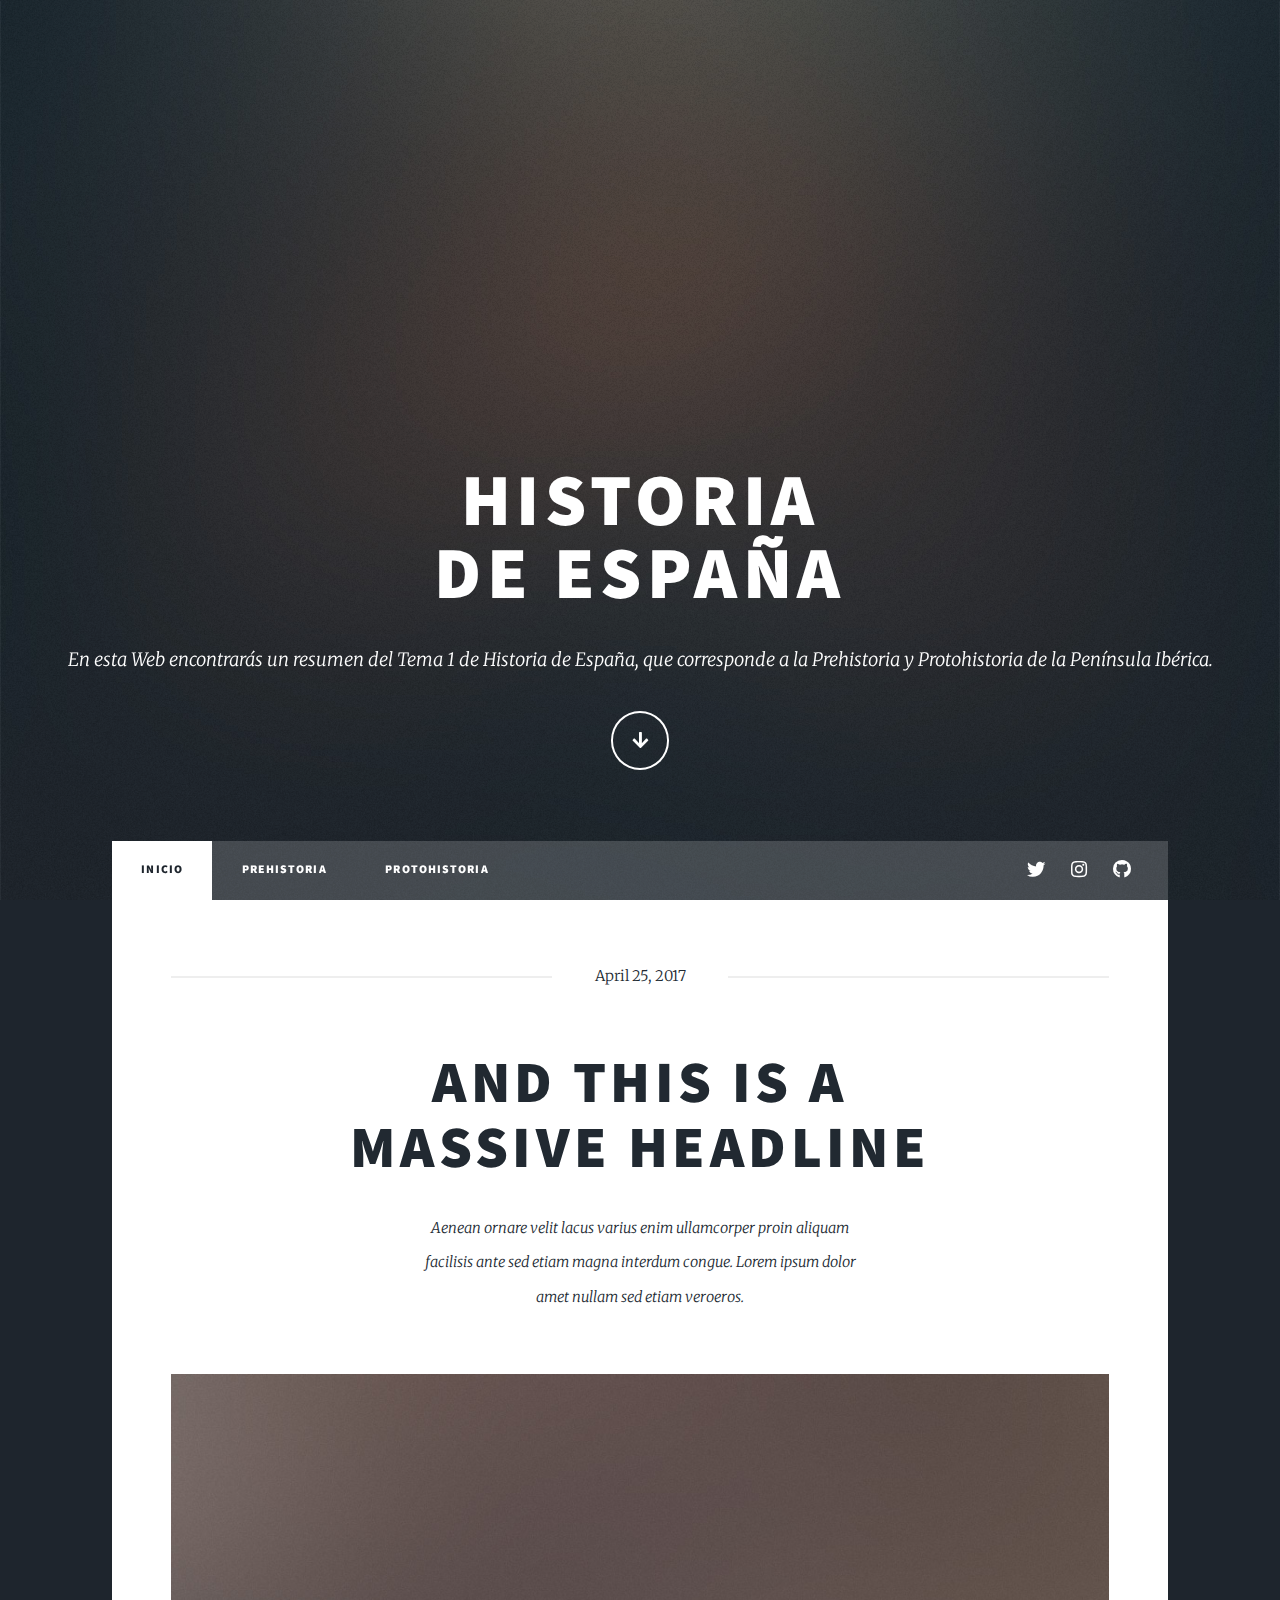
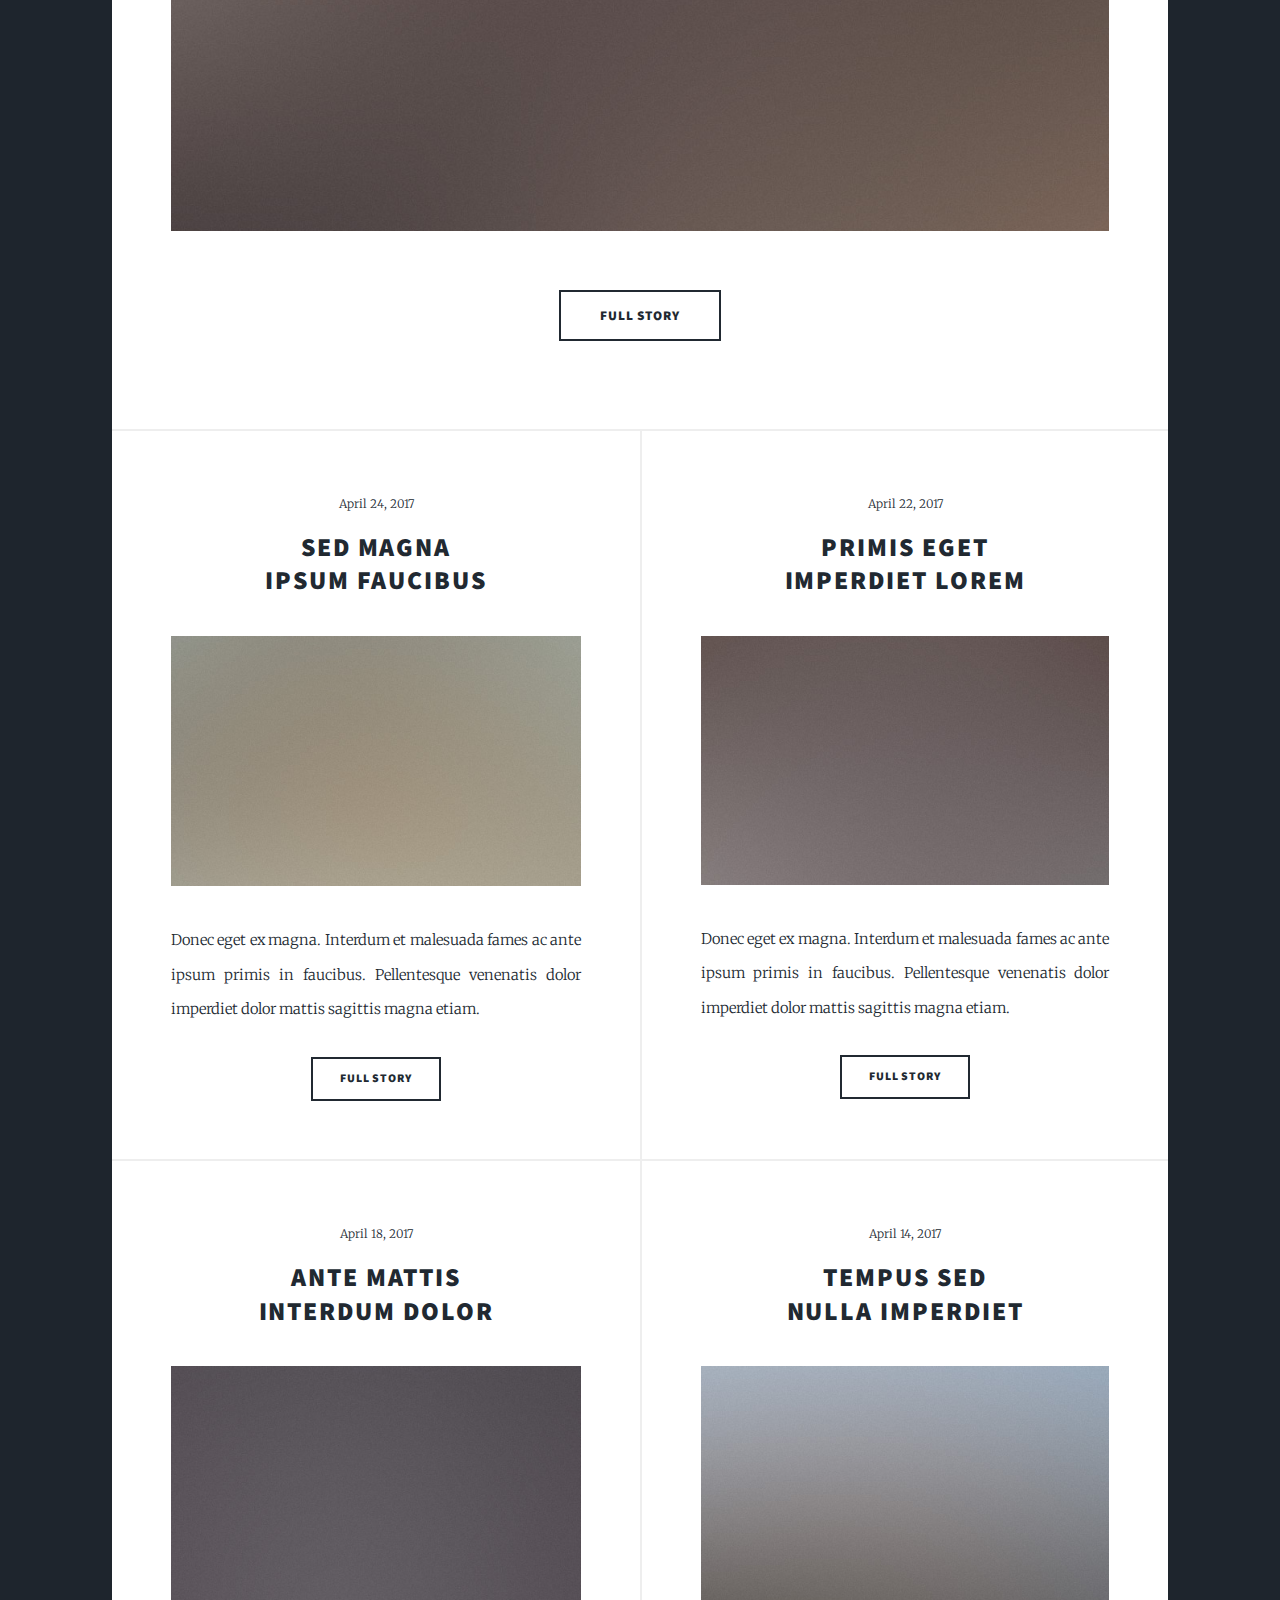
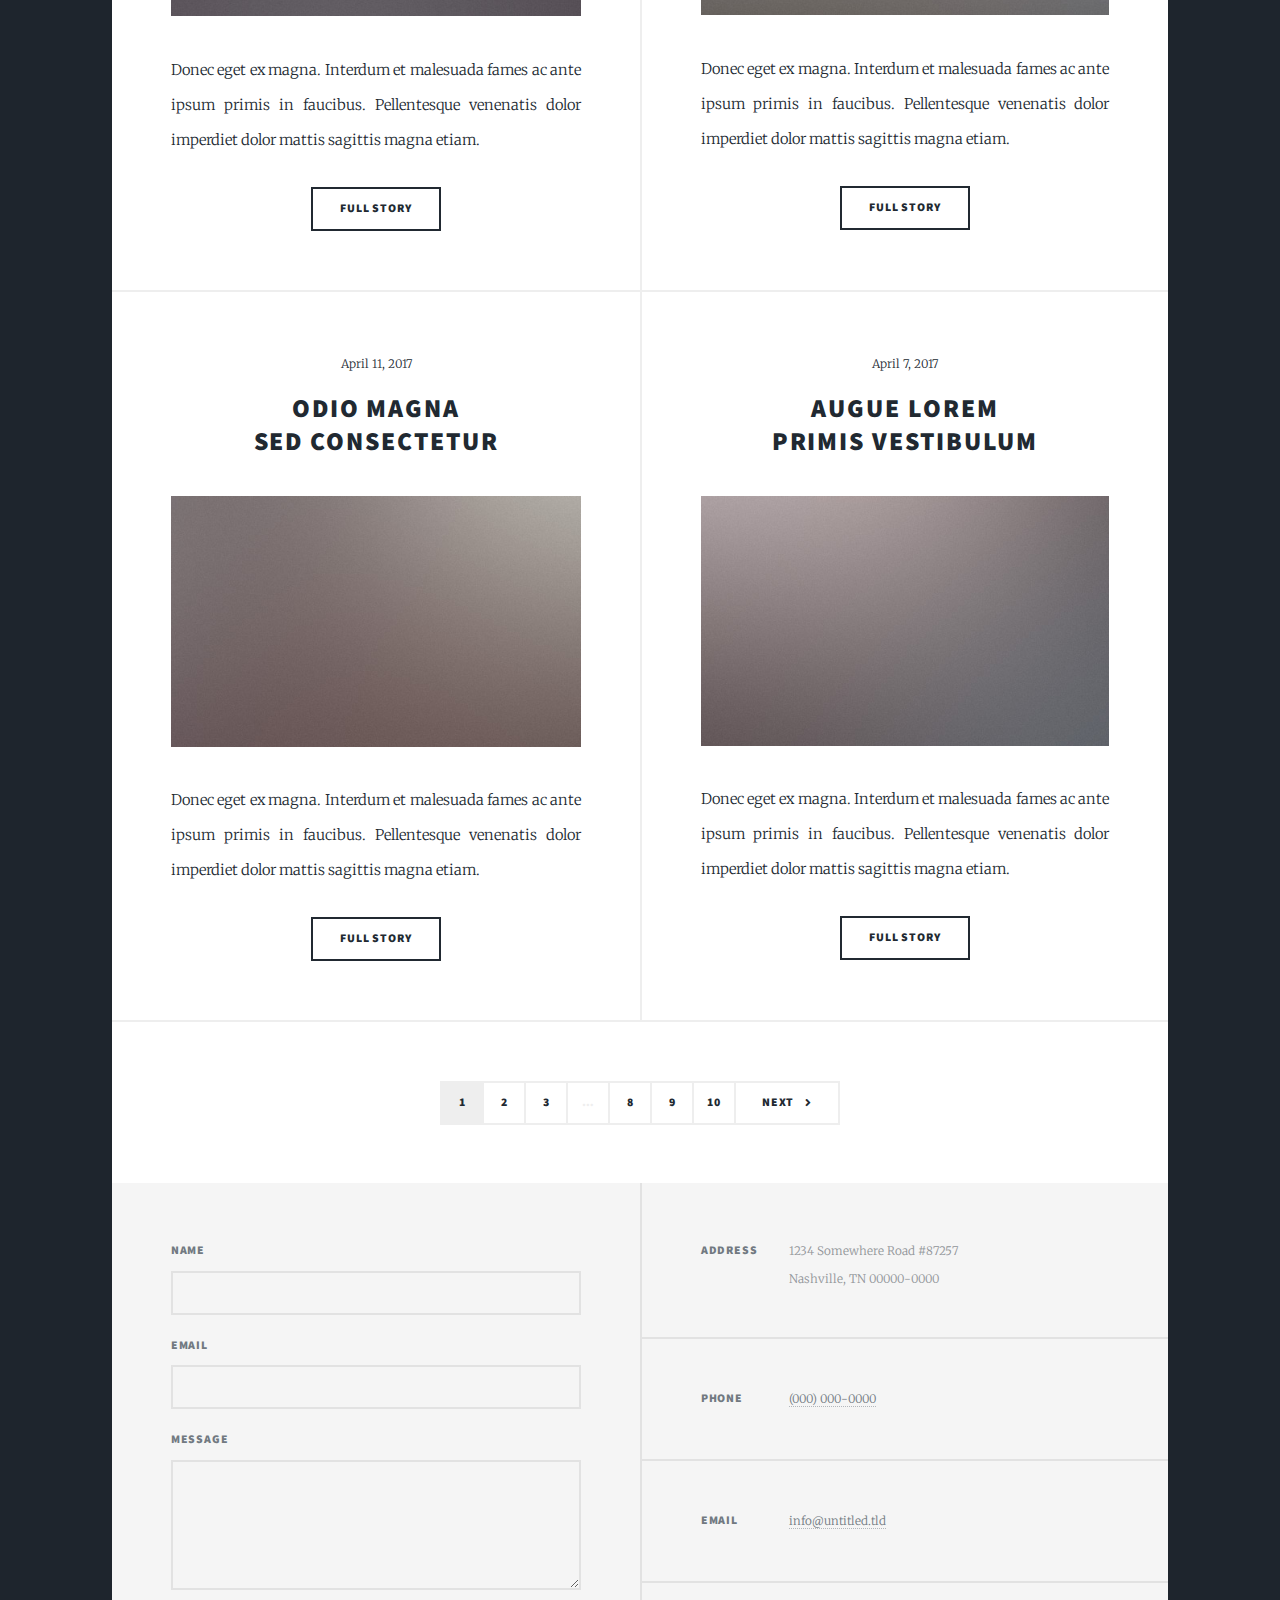
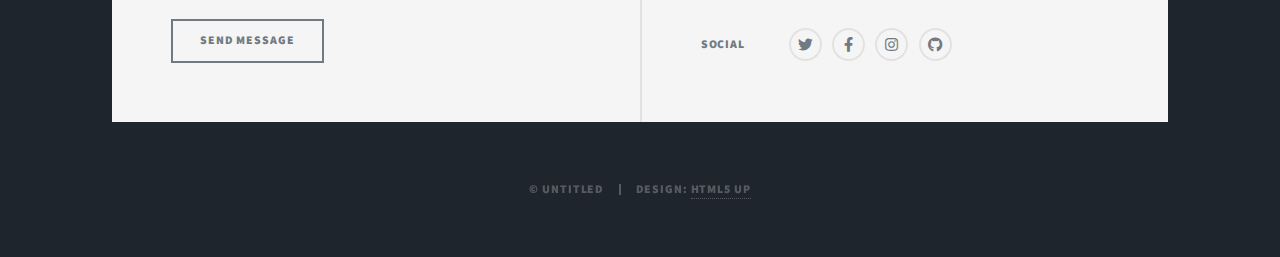
==== commit dd4af722: "links" ====
--- a/index.html
+++ b/index.html
@@ -6,7 +6,7 @@
 -->
 <html>
 	<head>
-		<title>Massively by HTML5 UP</title>
+		<title>Historia de España</title>
 		<meta charset="utf-8" />
 		<meta name="viewport" content="width=device-width, initial-scale=1, user-scalable=no" />
 		<link rel="stylesheet" href="assets/css/main.css" />
@@ -19,10 +19,9 @@
 
 				<!-- Intro -->
 					<div id="intro">
-						<h1>This is<br />
-						Massively</h1>
-						<p>A free, fully responsive HTML5 + CSS3 site template designed by <a href="https://twitter.com/ajlkn">@ajlkn</a> for <a href="https://html5up.net">HTML5 UP</a><br />
-						and released for free under the <a href="https://html5up.net/license">Creative Commons license</a>.</p>
+						<h1>Historia<br />
+						de España</h1>
+						<p>En esta Web encontrarás un resumen del Tema 1 de Historia de España, que corresponde a la Prehistoria y Protohistoria de la Península Ibérica.</p>
 						<ul class="actions">
 							<li><a href="#header" class="button icon solid solo fa-arrow-down scrolly">Continue</a></li>
 						</ul>
@@ -30,21 +29,20 @@
 
 				<!-- Header -->
 					<header id="header">
-						<a href="index.html" class="logo">Massively</a>
+						<a href="index.html" class="logo">Historia de España</a>
 					</header>
 
 				<!-- Nav -->
 					<nav id="nav">
 						<ul class="links">
-							<li class="active"><a href="index.html">This is Massively</a></li>
-							<li><a href="generic.html">Generic Page</a></li>
-							<li><a href="elements.html">Elements Reference</a></li>
+							<li class="active"><a href="index.html">Inicio</a></li>
+							<li><a href="generic.html">Prehistoria</a></li>
+							<li><a href="elements.html">Protohistoria</a></li>
 						</ul>
 						<ul class="icons">
-							<li><a href="#" class="icon brands fa-twitter"><span class="label">Twitter</span></a></li>
-							<li><a href="#" class="icon brands fa-facebook-f"><span class="label">Facebook</span></a></li>
-							<li><a href="#" class="icon brands fa-instagram"><span class="label">Instagram</span></a></li>
-							<li><a href="#" class="icon brands fa-github"><span class="label">GitHub</span></a></li>
+							<li><a href="https://twitter.com/iesryc_ab" class="icon brands fa-twitter"><span class="label">Twitter</span></a></li>
+							<li><a href="https://twitter.com/iesryc_ab" class="icon brands fa-instagram"><span class="label">Instagram</span></a></li>
+							<li><a href="https://github.com/omarmyrm/TIC_II_web_prehistoria.git" class="icon brands fa-github"><span class="label">GitHub</span></a></li>
 						</ul>
 					</nav>
 
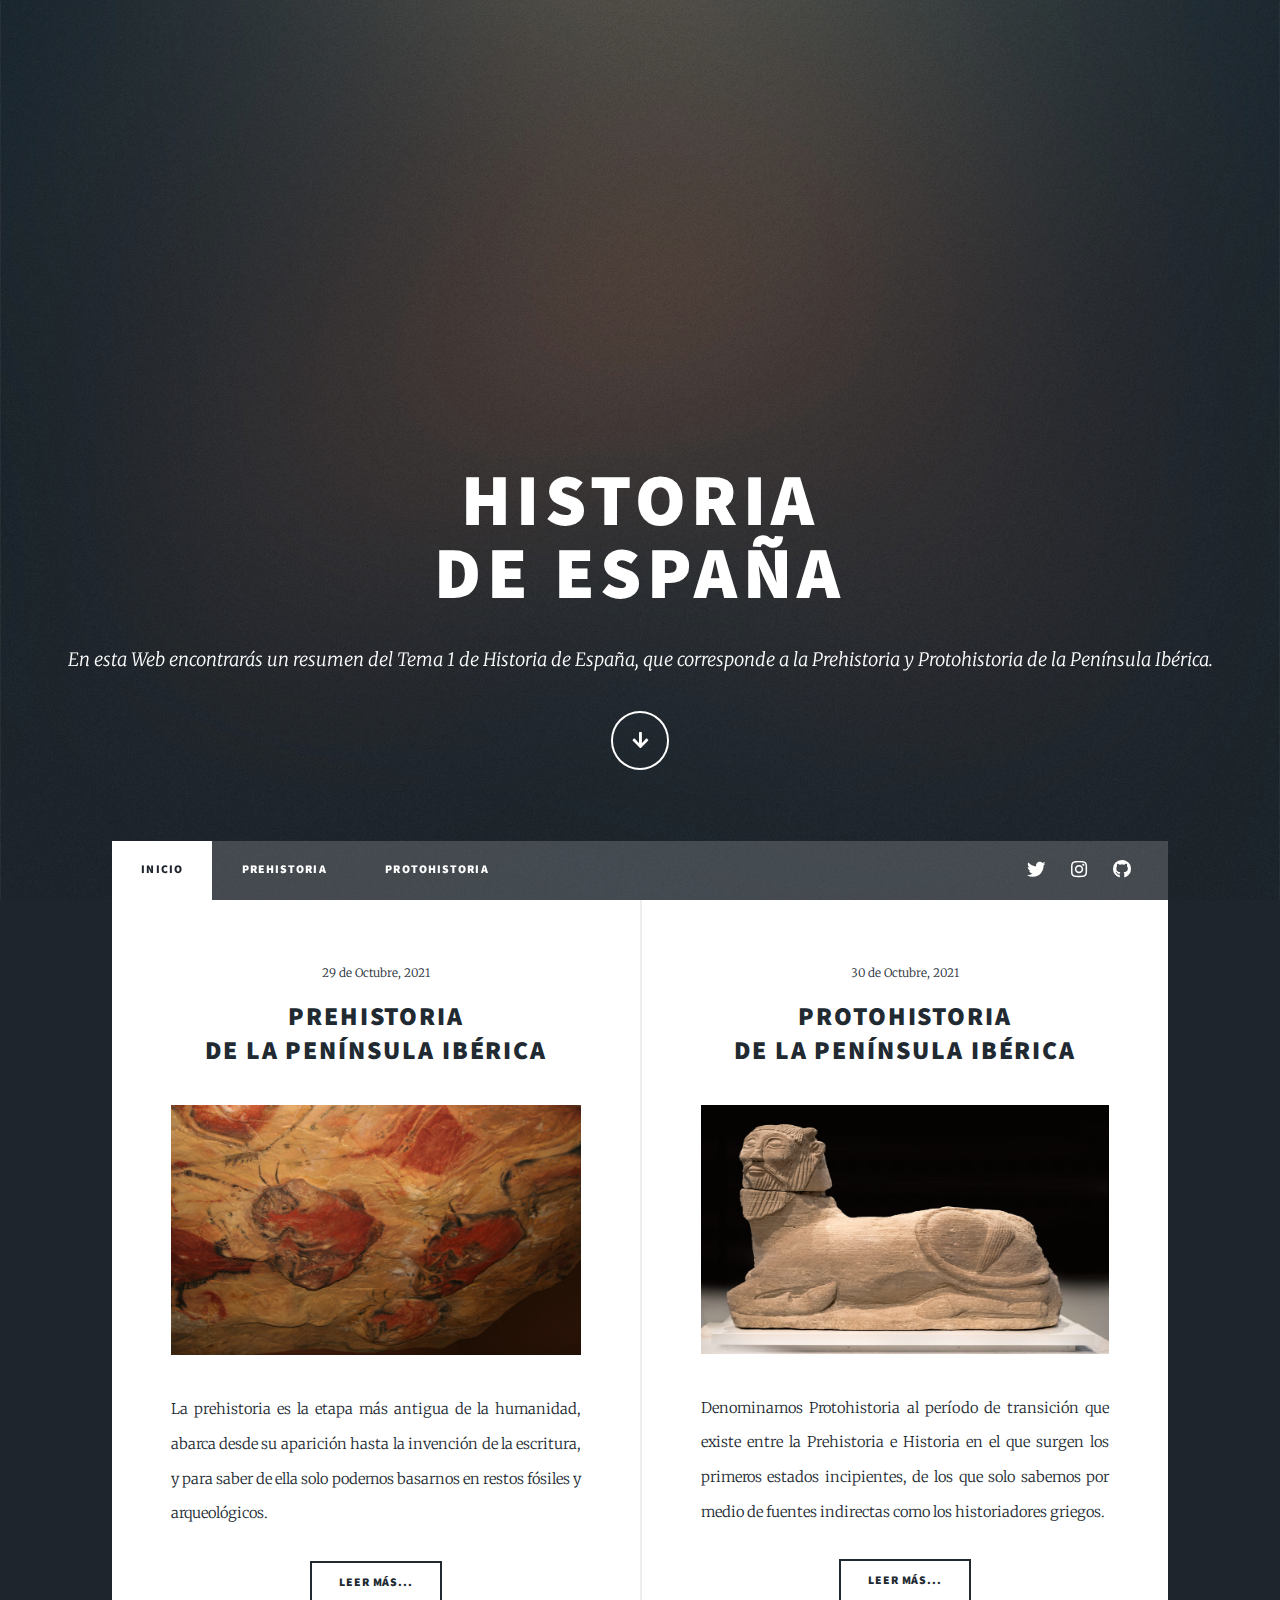
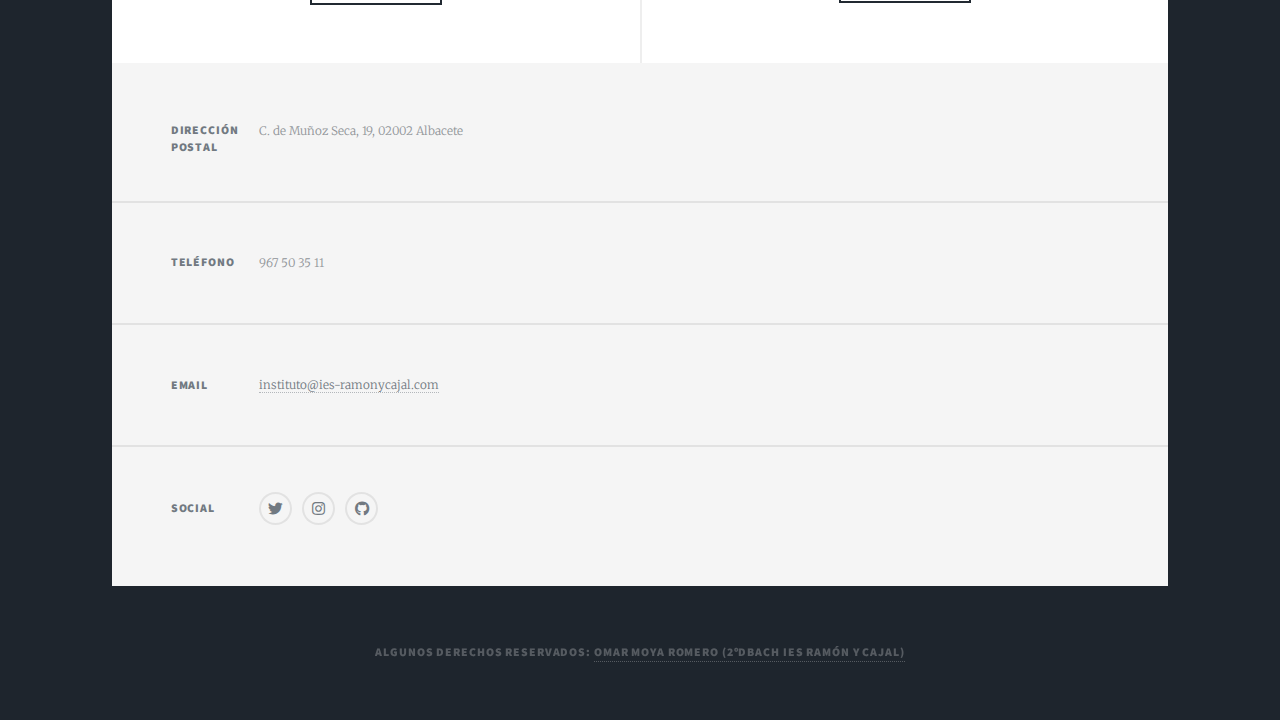
==== commit 560b6c23: "index y prehistoria a medias" ====
--- a/index.html
+++ b/index.html
@@ -36,8 +36,8 @@
 					<nav id="nav">
 						<ul class="links">
 							<li class="active"><a href="index.html">Inicio</a></li>
-							<li><a href="generic.html">Prehistoria</a></li>
-							<li><a href="elements.html">Protohistoria</a></li>
+							<li><a href="prehistoria.html">Prehistoria</a></li>
+							<li><a href="protohistoria.html">Protohistoria</a></li>
 						</ul>
 						<ul class="icons">
 							<li><a href="https://twitter.com/iesryc_ab" class="icon brands fa-twitter"><span class="label">Twitter</span></a></li>
@@ -48,160 +48,61 @@
 
 				<!-- Main -->
 					<div id="main">
-
-						<!-- Featured Post -->
-							<article class="post featured">
-								<header class="major">
-									<span class="date">April 25, 2017</span>
-									<h2><a href="#">And this is a<br />
-									massive headline</a></h2>
-									<p>Aenean ornare velit lacus varius enim ullamcorper proin aliquam<br />
-									facilisis ante sed etiam magna interdum congue. Lorem ipsum dolor<br />
-									amet nullam sed etiam veroeros.</p>
-								</header>
-								<a href="#" class="image main"><img src="images/pic01.jpg" alt="" /></a>
-								<ul class="actions special">
-									<li><a href="#" class="button large">Full Story</a></li>
-								</ul>
-							</article>
-
 						<!-- Posts -->
 							<section class="posts">
 								<article>
 									<header>
-										<span class="date">April 24, 2017</span>
-										<h2><a href="#">Sed magna<br />
-										ipsum faucibus</a></h2>
+										<span class="date">29 de Octubre, 2021</span>
+										<h2><a href="#">Prehistoria<br />
+										de la Península Ibérica</a></h2>
 									</header>
-									<a href="#" class="image fit"><img src="images/pic02.jpg" alt="" /></a>
-									<p>Donec eget ex magna. Interdum et malesuada fames ac ante ipsum primis in faucibus. Pellentesque venenatis dolor imperdiet dolor mattis sagittis magna etiam.</p>
+									<a href="#" class="image fit"><img src="images/Altamira_(img3).png" alt="" /></a>
+									<p>La prehistoria es la etapa más antigua de la humanidad, abarca desde su aparición hasta la invención de la escritura, y para saber de ella solo podemos basarnos en restos fósiles y arqueológicos.</p>
 									<ul class="actions special">
-										<li><a href="#" class="button">Full Story</a></li>
+										<li><a href="prehistoria.html" class="button">Leer más...</a></li>
 									</ul>
 								</article>
 								<article>
 									<header>
-										<span class="date">April 22, 2017</span>
-										<h2><a href="#">Primis eget<br />
-										imperdiet lorem</a></h2>
+										<span class="date">30 de Octubre, 2021</span>
+										<h2><a href="#">Protohistoria<br />
+											de la Península Ibérica</a></h2>
 									</header>
-									<a href="#" class="image fit"><img src="images/pic03.jpg" alt="" /></a>
-									<p>Donec eget ex magna. Interdum et malesuada fames ac ante ipsum primis in faucibus. Pellentesque venenatis dolor imperdiet dolor mattis sagittis magna etiam.</p>
+									<a href="#" class="image fit"><img src="images/bicha_balazote_(img3).png" alt="" /></a>
+									<p>Denominamos Protohistoria al período de transición que existe entre la Prehistoria e Historia en el que surgen los primeros estados incipientes, de los que solo sabemos por medio de fuentes indirectas como los historiadores griegos.</p>
 									<ul class="actions special">
-										<li><a href="#" class="button">Full Story</a></li>
+										<li><a href="protohistoria.html" class="button">Leer más...</a></li>
 									</ul>
 								</article>
-								<article>
-									<header>
-										<span class="date">April 18, 2017</span>
-										<h2><a href="#">Ante mattis<br />
-										interdum dolor</a></h2>
-									</header>
-									<a href="#" class="image fit"><img src="images/pic04.jpg" alt="" /></a>
-									<p>Donec eget ex magna. Interdum et malesuada fames ac ante ipsum primis in faucibus. Pellentesque venenatis dolor imperdiet dolor mattis sagittis magna etiam.</p>
-									<ul class="actions special">
-										<li><a href="#" class="button">Full Story</a></li>
-									</ul>
-								</article>
-								<article>
-									<header>
-										<span class="date">April 14, 2017</span>
-										<h2><a href="#">Tempus sed<br />
-										nulla imperdiet</a></h2>
-									</header>
-									<a href="#" class="image fit"><img src="images/pic05.jpg" alt="" /></a>
-									<p>Donec eget ex magna. Interdum et malesuada fames ac ante ipsum primis in faucibus. Pellentesque venenatis dolor imperdiet dolor mattis sagittis magna etiam.</p>
-									<ul class="actions special">
-										<li><a href="#" class="button">Full Story</a></li>
-									</ul>
-								</article>
-								<article>
-									<header>
-										<span class="date">April 11, 2017</span>
-										<h2><a href="#">Odio magna<br />
-										sed consectetur</a></h2>
-									</header>
-									<a href="#" class="image fit"><img src="images/pic06.jpg" alt="" /></a>
-									<p>Donec eget ex magna. Interdum et malesuada fames ac ante ipsum primis in faucibus. Pellentesque venenatis dolor imperdiet dolor mattis sagittis magna etiam.</p>
-									<ul class="actions special">
-										<li><a href="#" class="button">Full Story</a></li>
-									</ul>
-								</article>
-								<article>
-									<header>
-										<span class="date">April 7, 2017</span>
-										<h2><a href="#">Augue lorem<br />
-										primis vestibulum</a></h2>
-									</header>
-									<a href="#" class="image fit"><img src="images/pic07.jpg" alt="" /></a>
-									<p>Donec eget ex magna. Interdum et malesuada fames ac ante ipsum primis in faucibus. Pellentesque venenatis dolor imperdiet dolor mattis sagittis magna etiam.</p>
-									<ul class="actions special">
-										<li><a href="#" class="button">Full Story</a></li>
-									</ul>
+								
 								</article>
 							</section>
 
-						<!-- Footer -->
-							<footer>
-								<div class="pagination">
-									<!--<a href="#" class="previous">Prev</a>-->
-									<a href="#" class="page active">1</a>
-									<a href="#" class="page">2</a>
-									<a href="#" class="page">3</a>
-									<span class="extra">&hellip;</span>
-									<a href="#" class="page">8</a>
-									<a href="#" class="page">9</a>
-									<a href="#" class="page">10</a>
-									<a href="#" class="next">Next</a>
-								</div>
-							</footer>
+
 
 					</div>
 
 				<!-- Footer -->
 					<footer id="footer">
-						<section>
-							<form method="post" action="#">
-								<div class="fields">
-									<div class="field">
-										<label for="name">Name</label>
-										<input type="text" name="name" id="name" />
-									</div>
-									<div class="field">
-										<label for="email">Email</label>
-										<input type="text" name="email" id="email" />
-									</div>
-									<div class="field">
-										<label for="message">Message</label>
-										<textarea name="message" id="message" rows="3"></textarea>
-									</div>
-								</div>
-								<ul class="actions">
-									<li><input type="submit" value="Send Message" /></li>
-								</ul>
-							</form>
-						</section>
 						<section class="split contact">
 							<section class="alt">
-								<h3>Address</h3>
-								<p>1234 Somewhere Road #87257<br />
-								Nashville, TN 00000-0000</p>
+								<h3>Dirección postal</h3>
+								<p>C. de Muñoz Seca, 19, 02002 Albacete</p>
 							</section>
 							<section>
-								<h3>Phone</h3>
-								<p><a href="#">(000) 000-0000</a></p>
+								<h3>Teléfono</h3>
+								<p>967 50 35 11</p>
 							</section>
 							<section>
 								<h3>Email</h3>
-								<p><a href="#">info@untitled.tld</a></p>
+								<p><a href="mailto:instituto@ies-ryc.com">instituto@ies-ramonycajal.com</a></p>
 							</section>
 							<section>
 								<h3>Social</h3>
 								<ul class="icons alt">
-									<li><a href="#" class="icon brands alt fa-twitter"><span class="label">Twitter</span></a></li>
-									<li><a href="#" class="icon brands alt fa-facebook-f"><span class="label">Facebook</span></a></li>
-									<li><a href="#" class="icon brands alt fa-instagram"><span class="label">Instagram</span></a></li>
-									<li><a href="#" class="icon brands alt fa-github"><span class="label">GitHub</span></a></li>
+									<li><a href="https://twitter.com/iesryc_ab" class="icon brands fa-twitter"><span class="label">Twitter</span></a></li>
+							<li><a href="https://twitter.com/iesryc_ab" class="icon brands fa-instagram"><span class="label">Instagram</span></a></li>
+							<li><a href="https://github.com/omarmyrm/TIC_II_web_prehistoria.git" class="icon brands fa-github"><span class="label">GitHub</span></a></li>
 								</ul>
 							</section>
 						</section>
@@ -209,7 +110,7 @@
 
 				<!-- Copyright -->
 					<div id="copyright">
-						<ul><li>&copy; Untitled</li><li>Design: <a href="https://html5up.net">HTML5 UP</a></li></ul>
+						<ul><li>Algunos derechos reservados: <a href="https://omarmyrm.wixsite.com/tic-ii" target="_blank">Omar Moya Romero (2ºDBach IES RAMÓN Y CAJAL)</a></li></ul>
 					</div>
 
 			</div>
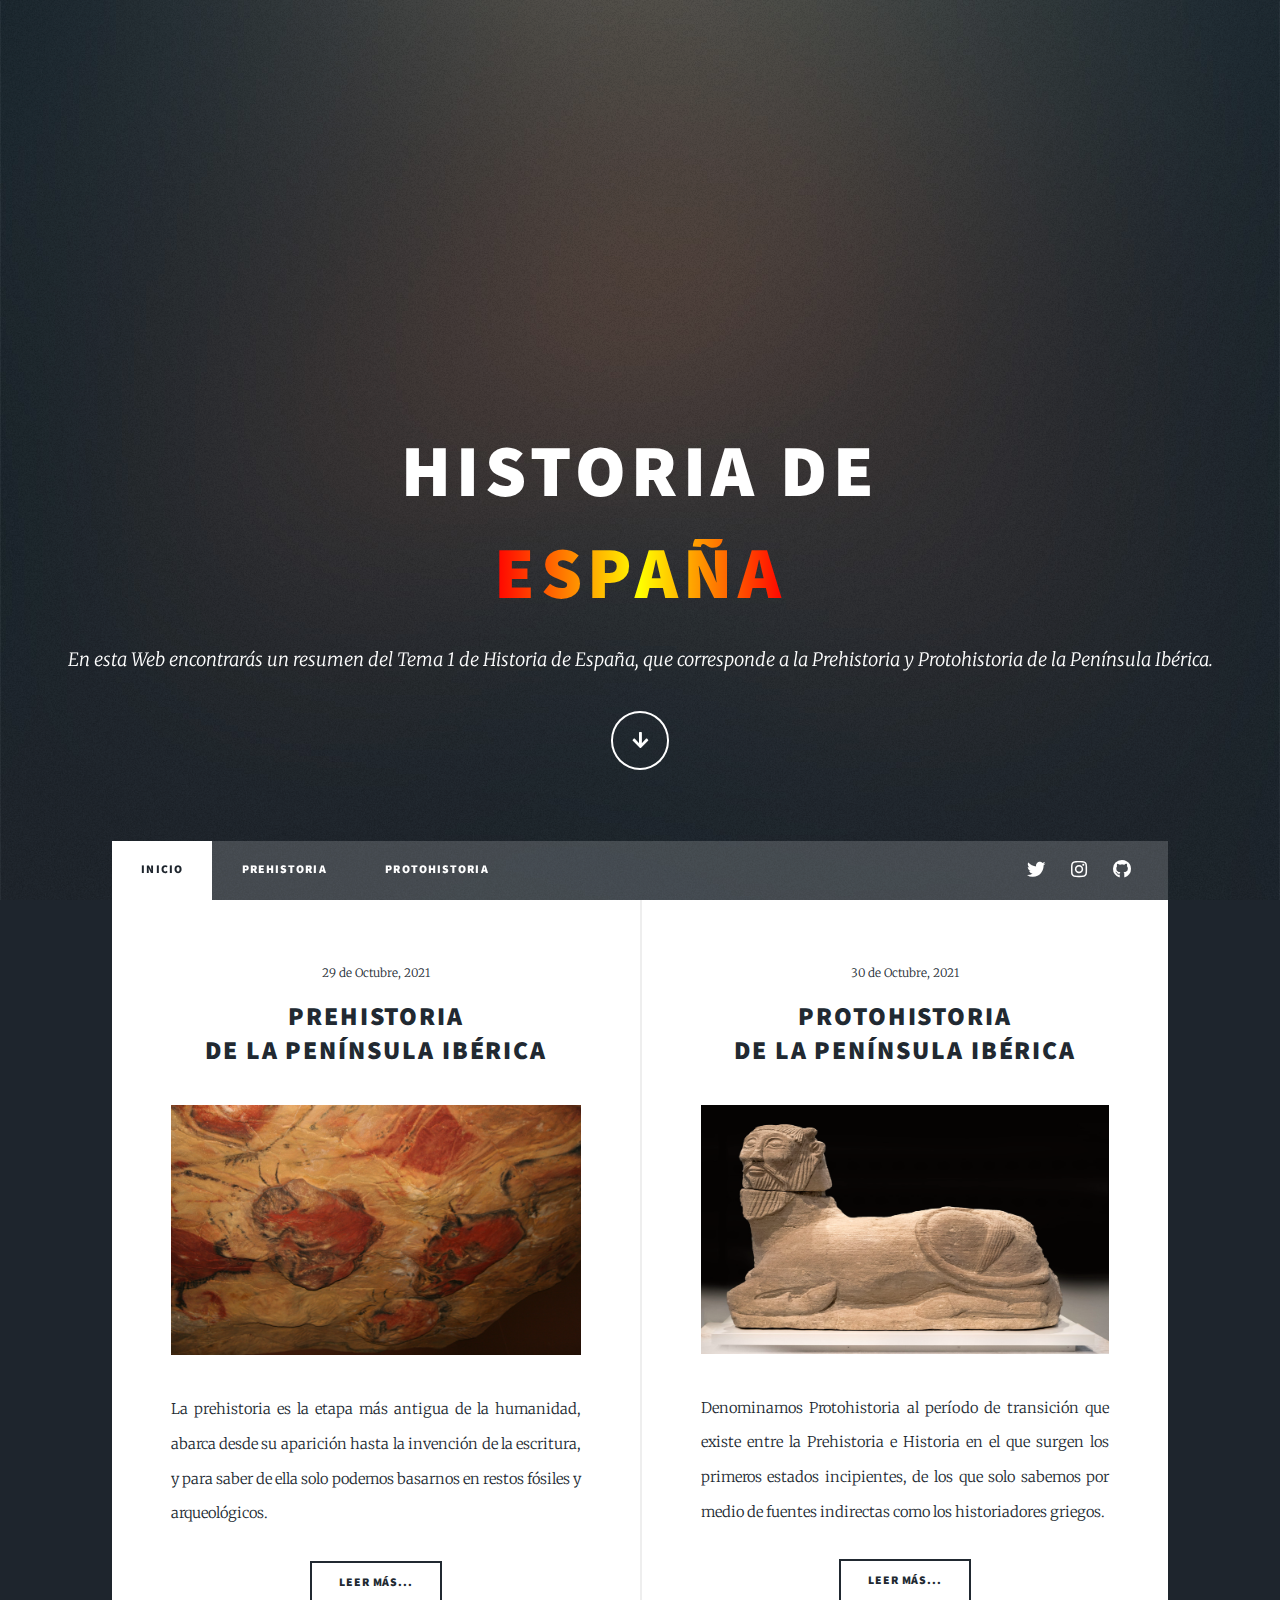
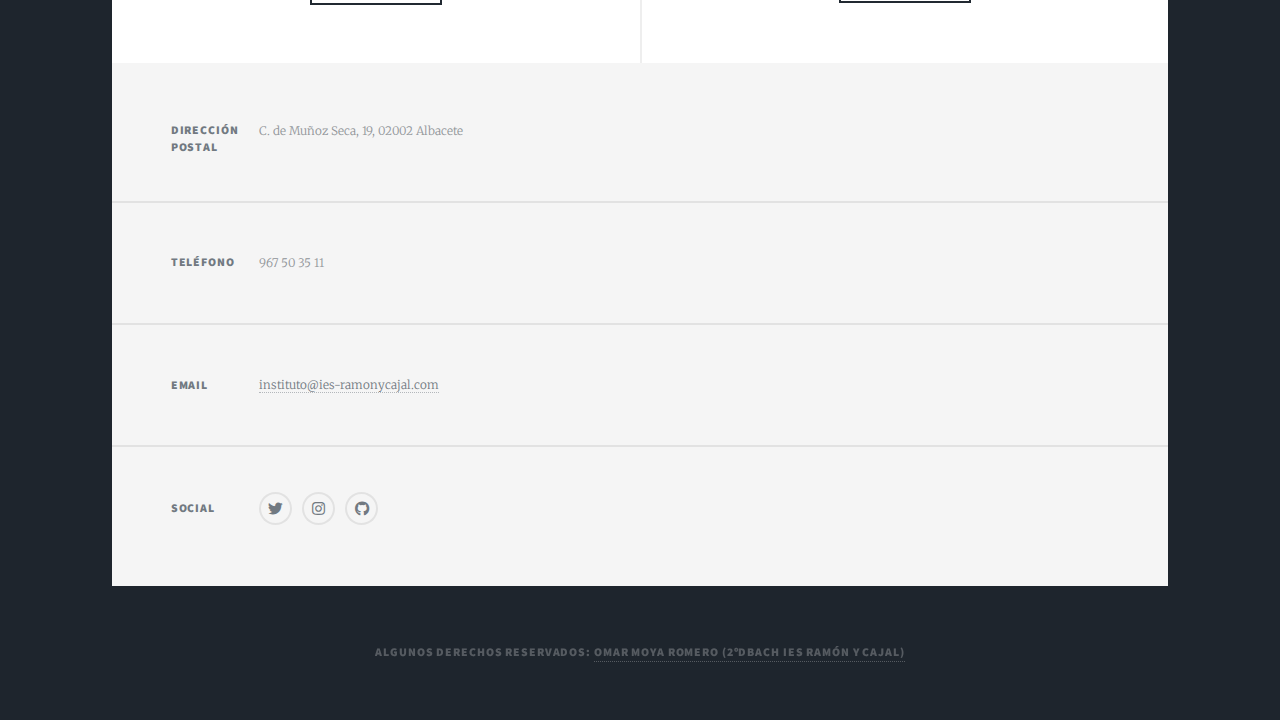
==== commit a45694bc: "text gradient esp" ====
--- a/index.html
+++ b/index.html
@@ -19,8 +19,8 @@
 
 				<!-- Intro -->
 					<div id="intro">
-						<h1>Historia<br />
-						de España</h1>
+						<h1>Historia de<br />
+						<h1 class="esp_gradient"> España</h1></h1>
 						<p>En esta Web encontrarás un resumen del Tema 1 de Historia de España, que corresponde a la Prehistoria y Protohistoria de la Península Ibérica.</p>
 						<ul class="actions">
 							<li><a href="#header" class="button icon solid solo fa-arrow-down scrolly">Continue</a></li>
--- a/assets/css/main.css
+++ b/assets/css/main.css
@@ -187,6 +187,12 @@
 		letter-spacing: 0.075em;
 		text-transform: uppercase;
 		margin: 0 0 1rem 0;
+		
+	}
+	.esp_gradient{
+		background-image: linear-gradient(90deg, red, yellow, red);
+		-webkit-background-clip: text;
+  		-webkit-text-fill-color: transparent;
 	}
 
 		h1 a, h2 a, h3 a, h4 a, h5 a, h6 a {
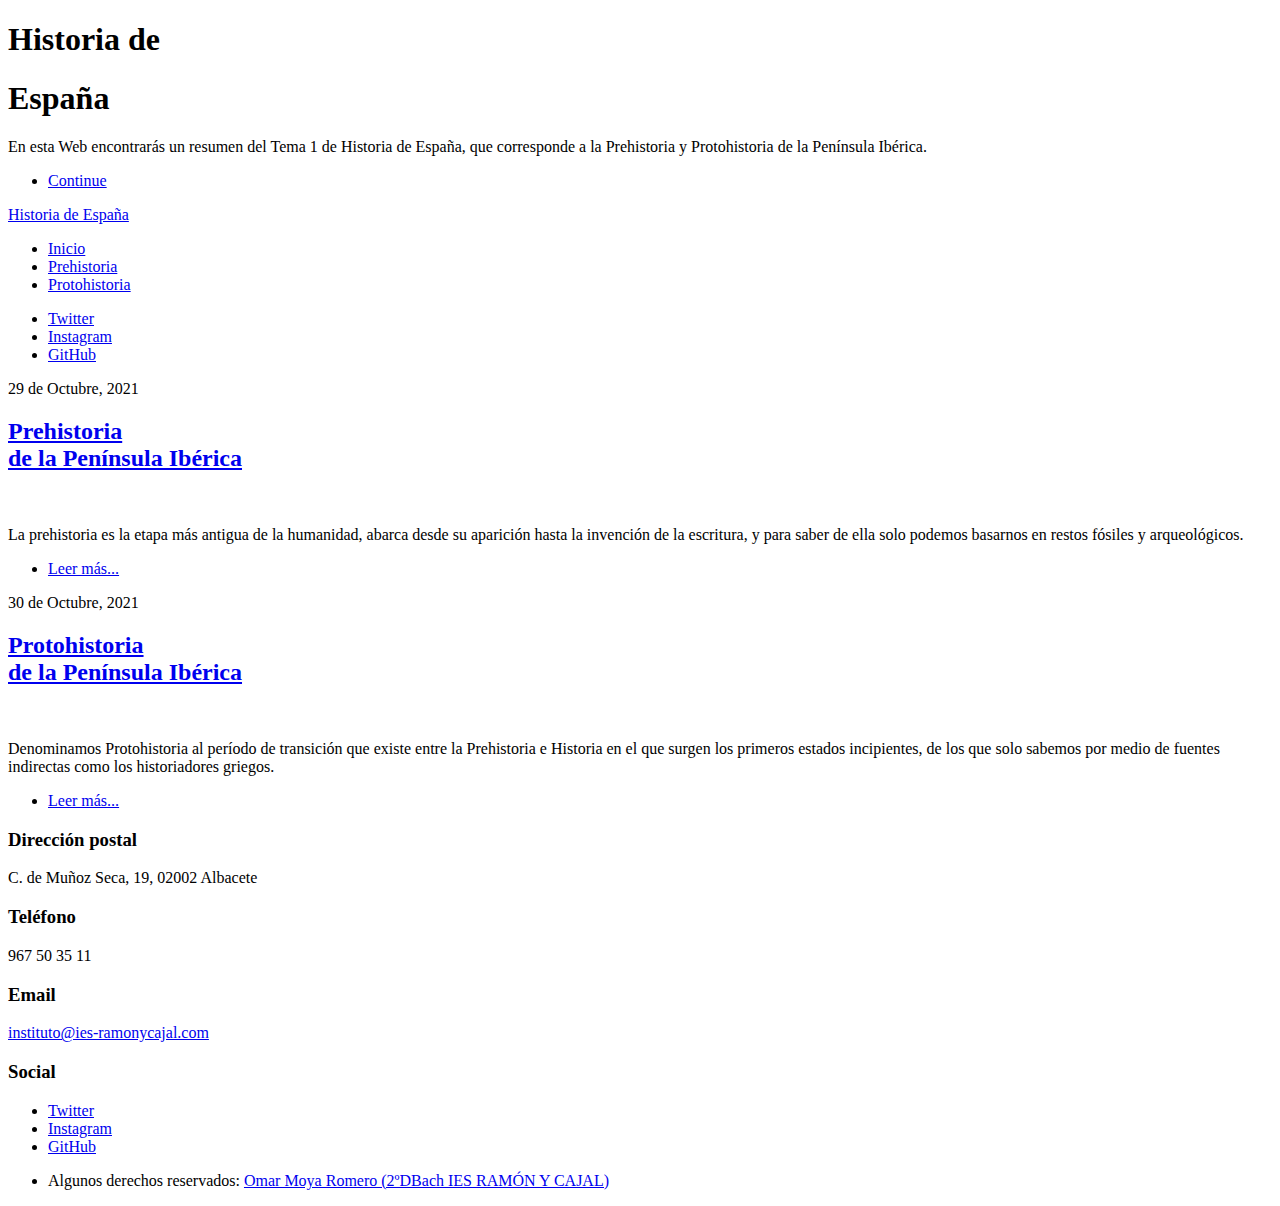
==== commit 8347598a: "actualizado1" ====
--- a/index.html
+++ b/index.html
@@ -3,20 +3,22 @@
 	Massively by HTML5 UP
 	html5up.net | @ajlkn
 	Free for personal and commercial use under the CCA 3.0 license (html5up.net/license)
+
+https://www.w3schools.com/howto/tryit.asp?filename=tryhow_js_scroll_indicator
 -->
 <html>
+    
 	<head>
 		<title>Historia de España</title>
 		<meta charset="utf-8" />
 		<meta name="viewport" content="width=device-width, initial-scale=1, user-scalable=no" />
 		<link rel="stylesheet" href="assets/css/main.css" />
-		<noscript><link rel="stylesheet" href="assets/css/noscript.css" /></noscript>
+        <noscript><link rel="stylesheet" href="assets/css/noscript.css" /></noscript>
 	</head>
 	<body class="is-preload">
 
 		<!-- Wrapper -->
 			<div id="wrapper" class="fade-in">
-
 				<!-- Intro -->
 					<div id="intro">
 						<h1>Historia de<br />
@@ -40,9 +42,9 @@
 							<li><a href="protohistoria.html">Protohistoria</a></li>
 						</ul>
 						<ul class="icons">
-							<li><a href="https://twitter.com/iesryc_ab" class="icon brands fa-twitter"><span class="label">Twitter</span></a></li>
-							<li><a href="https://twitter.com/iesryc_ab" class="icon brands fa-instagram"><span class="label">Instagram</span></a></li>
-							<li><a href="https://github.com/omarmyrm/TIC_II_web_prehistoria.git" class="icon brands fa-github"><span class="label">GitHub</span></a></li>
+							<li><a href="https://twitter.com/iesryc_ab" class="icon brands fa-twitter" target="_blank"><span class="label">Twitter</span></a></li>
+							<li><a href="https://www.instagram.com/iesryc_ab" class="icon brands fa-instagram" target="_blank"><span class="label">Instagram</span></a></li>
+							<li><a href="https://github.com/omarmyrm/TIC_II_web_prehistoria.git" class="icon brands fa-github" target="_blank"><span class="label">GitHub</span></a></li>
 						</ul>
 					</nav>
 
@@ -100,9 +102,9 @@
 							<section>
 								<h3>Social</h3>
 								<ul class="icons alt">
-									<li><a href="https://twitter.com/iesryc_ab" class="icon brands fa-twitter"><span class="label">Twitter</span></a></li>
-							<li><a href="https://twitter.com/iesryc_ab" class="icon brands fa-instagram"><span class="label">Instagram</span></a></li>
-							<li><a href="https://github.com/omarmyrm/TIC_II_web_prehistoria.git" class="icon brands fa-github"><span class="label">GitHub</span></a></li>
+									<li><a href="https://twitter.com/iesryc_ab" class="icon brands fa-twitter" target="_blank"><span class="label">Twitter</span></a></li>
+							<li><a href="https://www.instagram.com/iesryc_ab" class="icon brands fa-instagram" target="_blank"><span class="label">Instagram</span></a></li>
+							<li><a href="https://github.com/omarmyrm/TIC_II_web_prehistoria.git" class="icon brands fa-github" target="_blank"><span class="label">GitHub</span></a></li>
 								</ul>
 							</section>
 						</section>
@@ -113,7 +115,6 @@
 						<ul><li>Algunos derechos reservados: <a href="https://omarmyrm.wixsite.com/tic-ii" target="_blank">Omar Moya Romero (2ºDBach IES RAMÓN Y CAJAL)</a></li></ul>
 					</div>
 
-			</div>
 
 		<!-- Scripts -->
 			<script src="assets/js/jquery.min.js"></script>
